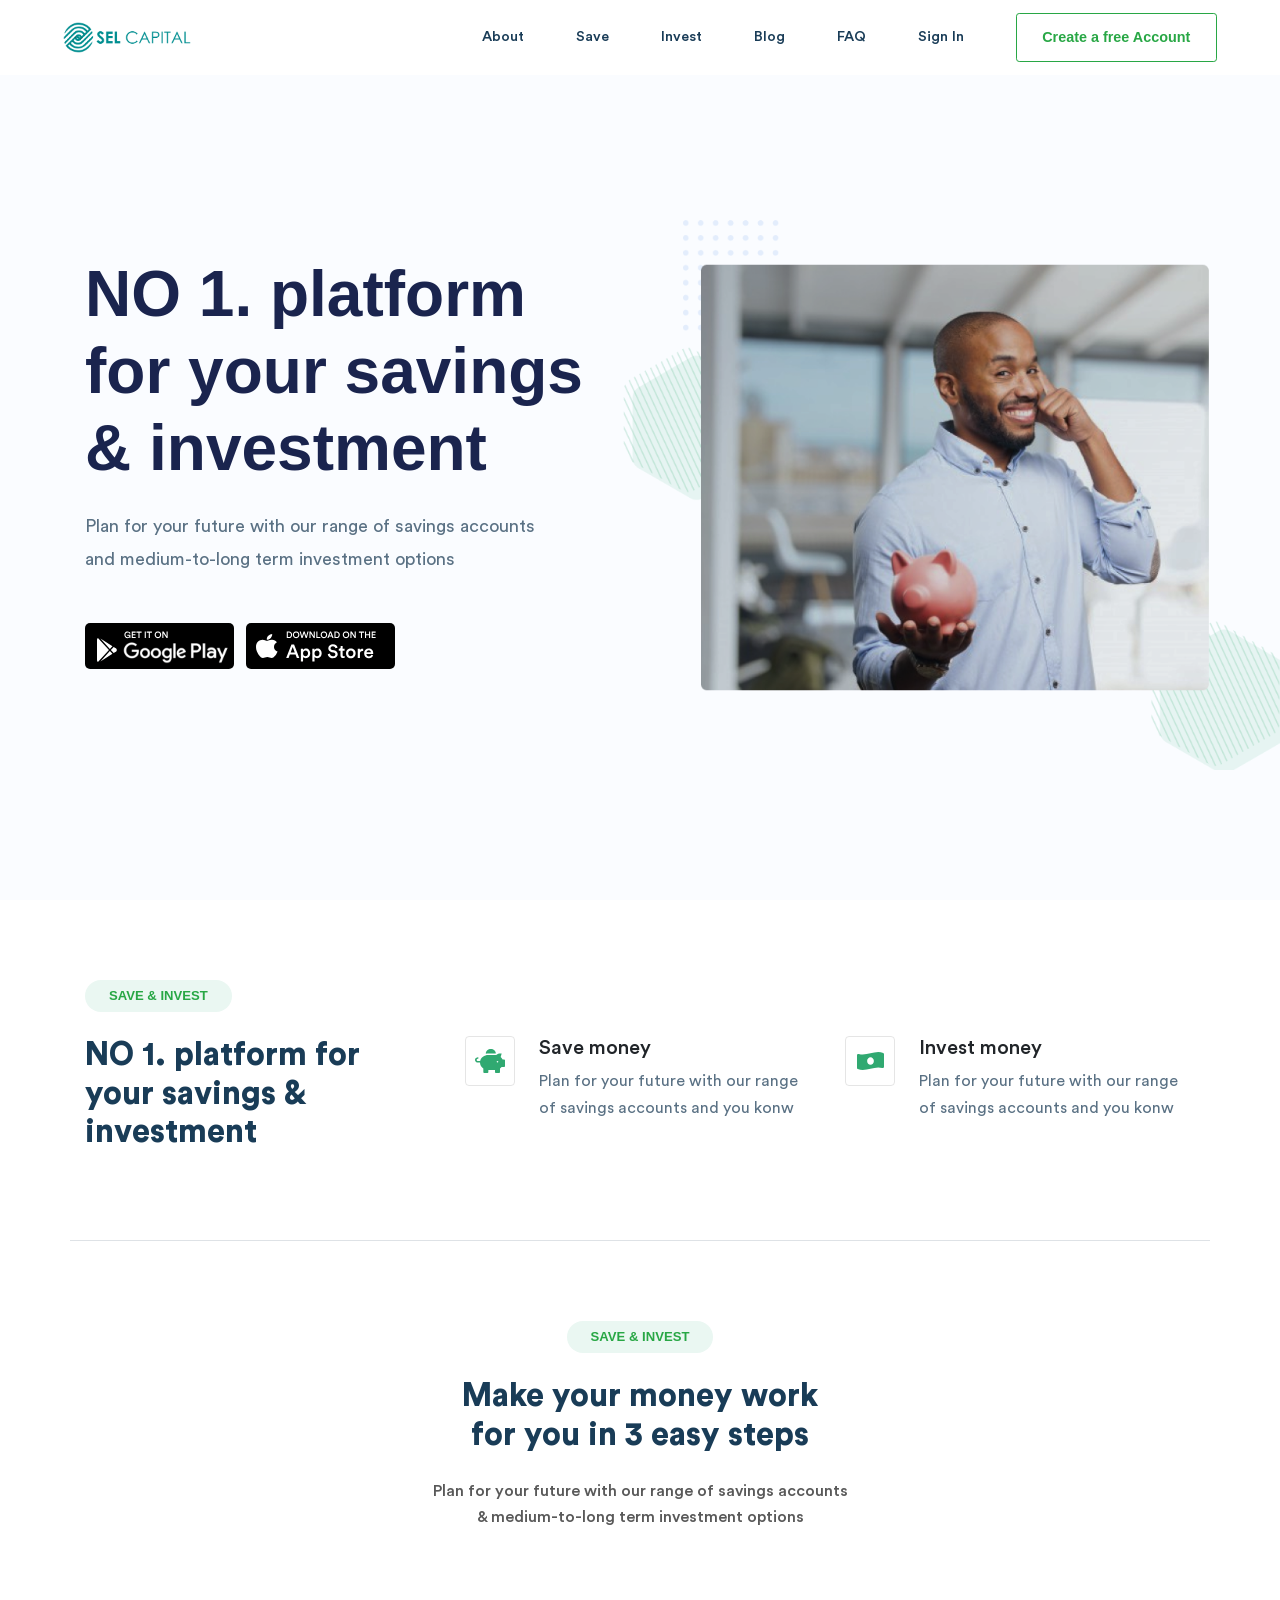
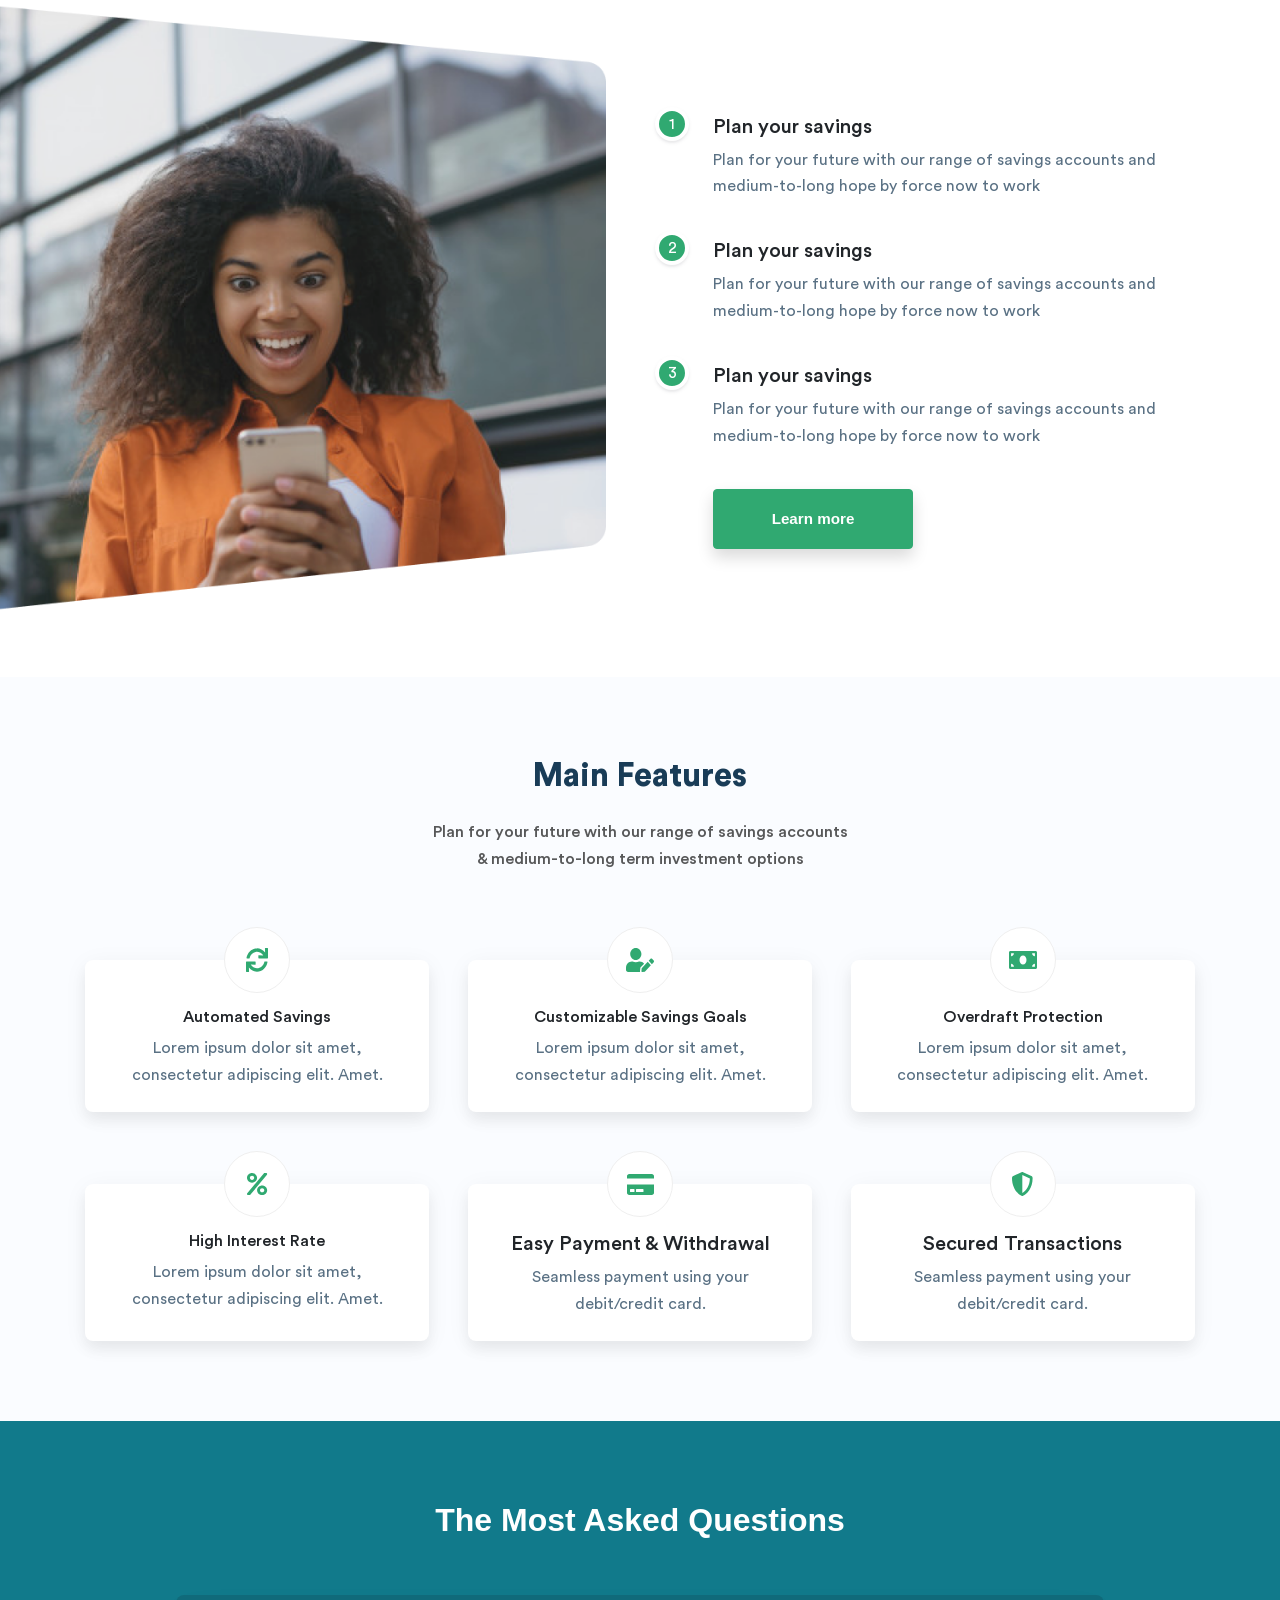
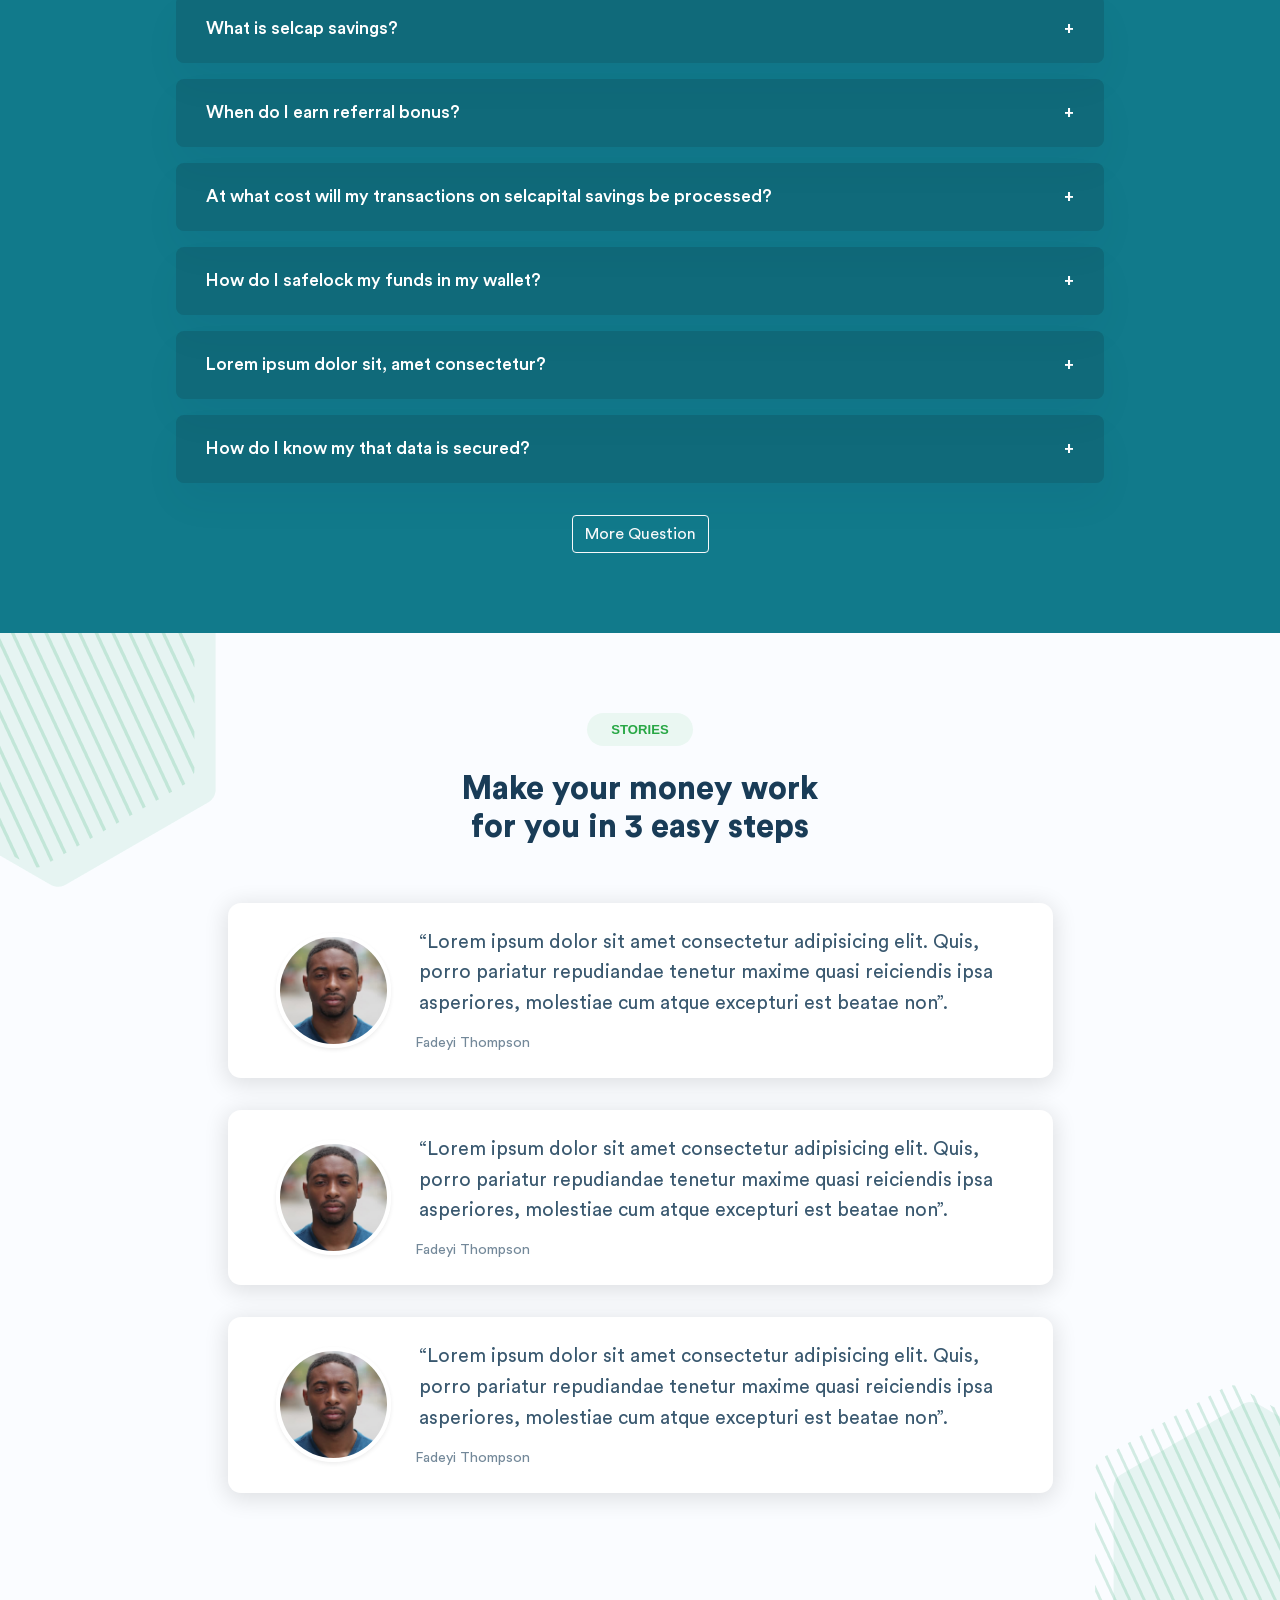
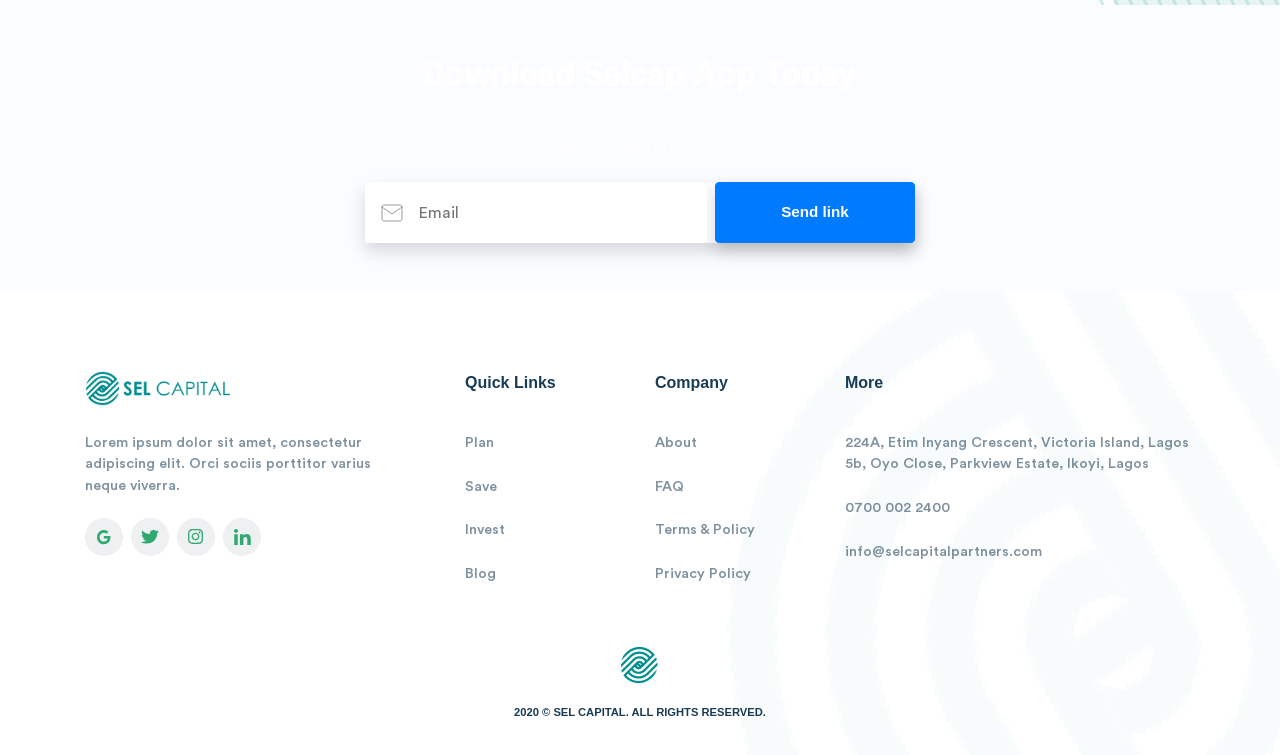
==== app/index.html @ c958531f "redesign testimonials" ====
<!DOCTYPE html>
<html lang="en">
  <head>
    <meta charset="UTF-8" />
    <meta name="viewport" content="width=device-width, initial-scale=1.0" />
    <meta http-equiv="X-UA-Compatible" content="ie=edge" />
    <title></title>

    <!-- build:css assets/styles/styles.css -->
    <link rel="stylesheet" href="temp/styles/styles.css" />
    <!-- endbuild -->

    <!-- build:js assets/scripts/Vendor.js -->
    <script src="temp/scripts/Vendor.js"></script>
    <!-- endbuild -->
  </head>

  <body>
    <header class="c-header d-flex align-items-center position-relative">
      <nav class="nav px-md-5">
        <div class="container-fluid">
          <div class="d-flex justify-content-between align-items-center">
            <a href="index.html">
              <img src="assets/images/logo.png" class="logo" alt="" />
            </a>
            <div class="menu">
              <!-- <a href="" class="nav__link ml-5">About Us</a> -->

              <a href="" class="nav__link nav__link--js ml-5">About</a>
              <a href="" class="nav__link nav__link--js ml-5">Save</a>
              <a href="" class="nav__link ml-5">Invest</a>
              <a href="" class="nav__link ml-5">Blog</a>
              <a href="" class="nav__link ml-5">FAQ</a>
              <a href="" class="nav__link ml-5">Sign In</a>
              <a
                href=""
                class="nav__link ml-5 btn btn-sm btn-custom btn-outline-success c-header__btn text-success"
                >Create a free Account</a
              >
            </div>
            <div class="nav__menu-icon">
              <div class="nav__menu-icon__line"></div>
            </div>
          </div>

          <div class="nav__menu">
            <a
              href="#how-it-works"
              class="mx-auto text-center nav__link nav__link--js nav__link--mobile nav__link--active"
            >
              How it works
            </a>
            <a
              href=""
              class="mx-auto text-center nav__link nav__link--js nav__link--mobile nav__link--active"
            >
            </a>
            <a
              href="https://flexednetwork.com/contacts.html"
              class="mx-auto text-center nav__link nav__link--mobile nav__link--active"
            >
              Contact Us
            </a>
          </div>
        </div>
      </nav>

      <div class="container">
        <div
          class="d-flex flex-column flex-md-row align-items-center justify-content-between c-header__inner"
        >
          <div class="c-header__text-container order-2 order-md-1">
            <h1 class="c-bold c-header__title pb-3">
              NO 1. platform <br class="d-none d-md-block" />for your savings
              <br class="d-none d-md-block" />& investment
            </h1>
            <span class="c-normal c-header__text lead">
              Plan for your future with our range of savings accounts <br />
              and medium-to-long term investment options
            </span>
            <div class="mt-5">
              <a href="" class="mr-1 mr-sm-2"
                ><img src="assets/images/svg/google.svg" alt="" />
              </a>
              <a href="" class=""
                ><img src="assets/images/svg/apple.svg" alt="" />
              </a>
            </div>
          </div>
          <div
            class="d-md-none c-header__img-container order-1 order-md-2 pl-md-3 pl-md-0"
          >
            <div class="position-relative text-right">
              <img
                src="assets/images/hero-2.jpg"
                class="position-relative rounded c-header__main-img"
                alt=""
              />
            </div>
          </div>
          <div
            class="c-header__img-container position-absolute d-none d-md-block c-header__resp order-1 order-md-2 pl-3 pl-md-0"
          >
            <div class="text-right">
              <img
                src="assets/images/hero.png"
                class="position-relative rounded c-header__main-img"
                alt=""
              />
            </div>
          </div>
        </div>
      </div>
    </header>

    <section class="bg-white">
      <div class="container section border-bottom">
        <div class="row">
          <div class="col-12">
            <div
              class="c-title text-success d-inline-block text-uppercase mb-4"
            >
              save &amp; invest
            </div>
          </div>
          <div class="col-md-4">
            <h2 class="c-title__bigger pb-5 pb-md-0">
              NO 1. platform for your savings & investment
            </h2>
          </div>
          <div class="col-md-4">
            <div class="d-flex align-items-start">
              <span
                class="c-box d-flex justify-content-center align-items-center rounded mr-4"
              >
                <img src="assets/images/svg/piggy-bank.svg" width="" alt="" />
              </span>

              <div class="pb-4 pb-md-0">
                <h5>Save money</h5>
                <p class="pr-sm-2">
                  Plan for your future with our range of savings accounts and
                  you konw
                </p>
              </div>
            </div>
          </div>
          <div class="col-md-4">
            <div class="d-flex align-items-start">
              <span
                class="c-box d-flex justify-content-center align-items-center rounded mr-4"
              >
                <img src="assets/images/svg/bill.svg" width="" alt="" />
              </span>

              <div class="pb-4 pb-md-0">
                <h5>Invest money</h5>
                <p class="pr-sm-2">
                  Plan for your future with our range of savings accounts and
                  you konw
                </p>
              </div>
            </div>
          </div>
        </div>
      </div>
    </section>

    <section class="position-relative bg-white pb-5">
      <div class="container section">
        <div class="row">
          <div class="col-12">
            <div class="text-center mx-auto">
              <div
                class="c-title text-success d-inline-block text-uppercase mb-4"
              >
                save &amp; invest
              </div>
              <h2 class="c-title__bigger pb-md-0 text-center">
                Make your money work <br class="d-none d-sm-block" />
                for you in 3 easy steps
              </h2>
              <p class="c-lead-inline pt-3">
                Plan for your future with our range of savings accounts
                <br class="d-none d-sm-block" />
                & medium-to-long term investment options
              </p>
            </div>
          </div>
        </div>
        <div class="steps">
          <div
            class="row steps__container justify-content-between align-items-center"
          >
            <div
              class="col-md-6 d-none d-md-block steps__left-img pl-md-0 mt-lg-2"
            >
              <img src="assets/images/smiling-phone.png" alt="" />
            </div>
            <div class="col-md-6">
              <img
                src="assets/images/smiling-phone.png"
                class="my-2 d-md-none"
                width="100%"
                alt=""
              />
            </div>
            <div class="col-md-6 mt-5">
              <div class="d-flex mb-3">
                <span
                  class="steps__number d-flex align-items-center justify-content-center c-normal mr-4"
                >
                  1</span
                >
                <div class="pt-2">
                  <h5>Plan your savings</h5>
                  <p>
                    Plan for your future with our range of savings accounts and
                    medium-to-long hope by force now to work
                  </p>
                </div>
              </div>
              <div class="d-flex mb-3">
                <span
                  class="steps__number d-flex align-items-center justify-content-center c-normal mr-4"
                >
                  2</span
                >
                <div class="pt-2">
                  <h5>Plan your savings</h5>
                  <p>
                    Plan for your future with our range of savings accounts and
                    medium-to-long hope by force now to work
                  </p>
                </div>
              </div>
              <div class="d-flex">
                <span
                  class="steps__number d-flex align-items-center justify-content-center c-normal mr-4"
                >
                  3</span
                >
                <div class="pt-2">
                  <h5>Plan your savings</h5>
                  <p>
                    Plan for your future with our range of savings accounts and
                    medium-to-long hope by force now to work
                  </p>
                </div>
              </div>
              <div class="d-flex">
                <span class="steps__number mr-4" style="visibility: hidden">
                </span>

                <div class="pt-4">
                  <button class="btn shadow btn-custom btn-success">
                    Learn more
                  </button>
                </div>
              </div>
            </div>
          </div>
        </div>
      </div>
    </section>

    <section>
      <div class="container section">
        <div class="row">
          <div class="col-12">
            <div class="text-center mx-auto">
              <h2 class="c-title__bigger pb-md-0 text-center">Main Features</h2>
              <p class="c-lead-inline pt-3">
                Plan for your future with our range of savings accounts
                <br class="d-none d-sm-block" />
                & medium-to-long term investment options
              </p>
            </div>
          </div>

          <div class="col-12">
            <div
              class="d-flex flex-wrap justify-content-between align-items-stretch"
            >
              <div
                class="feat bg-white text-center pl-4 pr-4 pb-2 position-relative"
              >
                <span class="feat__icon">
                  <img src="assets/images/svg/sync.svg" alt="" />
                </span>
                <h6>Automated Savings</h6>
                <p>
                  Lorem ipsum dolor sit amet, consectetur adipiscing elit. Amet.
                </p>
              </div>
              <div
                class="feat bg-white text-center pl-4 pr-4 pb-2 position-relative"
              >
                <span class="feat__icon">
                  <img src="assets/images/svg/custom.svg" alt="" />
                </span>
                <h6>Customizable Savings Goals</h6>
                <p>
                  Lorem ipsum dolor sit amet, consectetur adipiscing elit. Amet.
                </p>
              </div>
              <div
                class="feat bg-white text-center pl-4 pr-4 pb-2 position-relative"
              >
                <span class="feat__icon">
                  <img src="assets/images/svg/bills.svg" alt="" />
                </span>
                <h6>Overdraft Protection</h6>
                <p>
                  Lorem ipsum dolor sit amet, consectetur adipiscing elit. Amet.
                </p>
              </div>
              <div
                class="feat bg-white text-center pl-4 pr-4 pb-2 position-relative"
              >
                <span class="feat__icon">
                  <img src="assets/images/svg/percentage.svg" alt="" />
                </span>
                <h6>High Interest Rate</h6>
                <p>
                  Lorem ipsum dolor sit amet, consectetur adipiscing elit. Amet.
                </p>
              </div>
              <div
                class="feat bg-white text-center pl-4 pr-4 pb-2 position-relative"
              >
                <span class="feat__icon">
                  <img src="assets/images/svg/card.svg" alt="" />
                </span>

                <h5>Easy Payment &amp; Withdrawal</h5>
                <p>Seamless payment using your debit/credit card.</p>
              </div>
              <div
                class="feat bg-white text-center pl-4 pr-4 pb-2 position-relative"
              >
                <span class="feat__icon">
                  <img src="assets/images/svg/shield.svg" alt="" />
                </span>
                <h5>Secured Transactions</h5>
                <p>Seamless payment using your debit/credit card.</p>
              </div>
            </div>
          </div>
        </div>
        <!-- <div class="row">
          <div class="col-12">
            <div
              class="d-flex partner__container flex-wrap align-items-center justify-content-around"
            >
              <div class="partner position-relative mx-2 my-3">
                <img
                  src="assets/images/slack.png"
                  class="partner__img"
                  alt=""
                  style="opacity: 0.3"
                />
              </div>
              <div class="partner position-relative mx-2 my-3">
                <img
                  src="assets/images/google.png"
                  class="partner__img"
                  alt=""
                />
              </div>
              <div class="partner position-relative mx-2 my-3">
                <img
                  src="assets/images/creditclan.png"
                  class="partner__img"
                  alt=""
                />
              </div>
              <div class="partner position-relative mx-2 my-3">
                <img
                  src="assets/images/paystack.png"
                  class="partner__img"
                  alt=""
                />
              </div>
              <div class="partner position-relative mx-2 my-3">
                <img
                  src="assets/images/github12.png"
                  class="partner__img"
                  alt=""
                />
              </div>
            </div>
          </div>
        </div> -->
      </div>
    </section>

    <section class="faq__section" id="faq">
      <div class="container section">
        <div class="row">
          <div class="col-md-12 mb-5">
            <div class="text-center">
              <h2 class="text-center c-bold text-white">
                The Most Asked Questions
              </h2>
            </div>
          </div>
          <div class="col-11 mx-auto">
            <div class="faq__container">
              <div class="row">
                <div class="col-11 mx-auto">
                  <div class="faq__item" style="height: 68px">
                    <div class="faq__header">
                      <span
                        class="d-flex justify-content-start c-normal text-white"
                      >
                        What is selcap savings?
                      </span>
                      <span class="minus text-white"> − </span>
                      <span class="plus text-white"> + </span>
                    </div>
                    <div class="faq__content">
                      <p class="c-normal">
                        Lorem ipsum dolor, sit amet consectetur adipisicing
                        elit. Alias et, cumque harum illum, veritatis odio
                        aliquam voluptates iste atque, illo rerum? Aliquid vitae
                        nihil incidunt odit a beatae, totam minima.
                      </p>
                    </div>
                  </div>
                  <div class="faq__item" style="height: 68px">
                    <div class="faq__header">
                      <span
                        class="d-flex justify-content-start c-normal text-white"
                      >
                        When do I earn referral bonus?
                      </span>
                      <span class="minus text-white"> − </span>
                      <span class="plus text-white"> + </span>
                    </div>
                    <div class="faq__content">
                      <p class="c-normal">
                        Lorem ipsum dolor, sit amet consectetur adipisicing
                        elit. Alias et, cumque harum illum, veritatis odio
                        aliquam voluptates iste atque, illo rerum? Aliquid vitae
                        nihil incidunt odit a beatae, totam minima.
                      </p>
                    </div>
                  </div>
                  <div class="faq__item" style="height: 68px">
                    <div class="faq__header">
                      <span
                        class="d-flex justify-content-start c-normal text-white"
                      >
                        At what cost will my transactions on selcapital savings
                        be processed?
                      </span>
                      <span class="minus text-white"> − </span>
                      <span class="plus text-white"> + </span>
                    </div>
                    <div class="faq__content">
                      <p class="c-normal">
                        Lorem ipsum, dolor sit amet consectetur adipisicing
                        elit. Deleniti fugit rem sit. Voluptatum placeat magni
                        fuga saepe possimus quod exercitationem provident
                        voluptate aspernatur perferendis. Quae, distinctio
                        rerum. Ut, veritatis ipsam!
                      </p>
                    </div>
                  </div>
                  <div class="faq__item" style="height: 68px">
                    <div class="faq__header">
                      <span
                        class="d-flex justify-content-start c-normal text-white"
                      >
                        How do I safelock my funds in my wallet?
                      </span>
                      <span class="minus text-white"> − </span>
                      <span class="plus text-white"> + </span>
                    </div>
                    <div class="faq__content">
                      <p class="c-normal">
                        Lorem, ipsum dolor sit amet consectetur adipisicing
                        elit. Sint odio dolore ea quibusdam inventore quae
                        reiciendis quia voluptatum dolorum. Quasi non omnis
                        voluptatum tempore magnam aliquam explicabo commodi iste
                        perspiciatis!
                      </p>
                    </div>
                  </div>
                  <div class="faq__item" style="height: 68px">
                    <div class="faq__header">
                      <span
                        class="d-flex justify-content-start c-normal text-white"
                      >
                        Lorem ipsum dolor sit, amet consectetur?
                      </span>
                      <span class="minus text-white"> − </span>
                      <span class="plus text-white"> + </span>
                    </div>
                    <div class="faq__content">
                      <p class="c-normal">
                        Lorem ipsum dolor sit, amet consectetur adipisicing
                        elit. Porro sapiente eaque est dolorem corporis iste
                        laudantium, suscipit facere impedit non provident. Omnis
                        hic vel provident doloribus aspernatur, quo illo sunt.
                      </p>
                    </div>
                  </div>
                  <div class="faq__item" style="height: 68px">
                    <div class="faq__header">
                      <span
                        class="d-flex justify-content-start c-normal text-white"
                      >
                        How do I know my that data is secured?
                      </span>
                      <span class="minus text-white"> − </span>
                      <span class="plus text-white"> + </span>
                    </div>
                    <div class="faq__content">
                      <p class="c-normal">
                        Lorem ipsum dolor sit amet consectetur, adipisicing
                        elit. Reiciendis ea modi nihil delectus labore corrupti
                        accusantium, ad commodi obcaecati, accusamus quasi
                        possimus id minima nisi, facilis nesciunt ab
                        consequuntur? Maxime!Rerum quasi delectus quidem! Modi
                        nulla perspiciatis architecto neque nostrum expedita
                        totam aliquam earum explicabo beatae labore numquam,
                        dolores doloribus ab deserunt accusamus molestiae
                        sapiente illum mollitia suscipit. Architecto, labore.
                      </p>
                    </div>
                  </div>
                  <div
                    class="d-flex pt-3 justify-content-center align-items-center"
                  >
                    <a href="" class="btn-md btn btn-outline-light">
                      More Question
                    </a>
                  </div>
                </div>
              </div>
              <!-- <div class="faq-img">
                <img src="images/faq.svg" alt="" />
              </div> -->
            </div>
          </div>
        </div>
      </div>
    </section>

    <section class="testimonial__section position-relative">
      <img
        src="assets/images/shape.png"
        class="position-absolute testimonial__bg"
        alt=""
      />
      <img
        src="assets/images/Shape-2.png"
        class="position-absolute testimonial__bg-two"
        alt=""
      />
      <div class="container section">
        <div class="row">
          <div class="col-12">
            <div class="text-center mx-auto">
              <div
                class="c-title text-success d-inline-block text-uppercase mb-4"
              >
                STORIES
              </div>
              <h2 class="c-title__bigger pb-5 text-center">
                Make your money work <br class="d-none d-sm-block" />
                for you in 3 easy steps
              </h2>
            </div>
          </div>
        </div>
        <div class="row">
          <div class="col-md-9 mx-auto">
            <div
              class="testimonial__box py-4 px-5 bg-white d-flex flex-column flex-md-row align-items-center"
            >
              <div class="testimonial__avatar shadow-sm mr-4">
                <img src="assets/images/avatar.jpg" alt="" />
              </div>
              <div
                class="testimonial__content text-center text-md-left mt-3 mt-md-0"
              >
                <p class="testimonial__text c-normal px-1">
                  &OpenCurlyDoubleQuote;Lorem ipsum dolor sit amet consectetur
                  adipisicing elit. Quis, porro pariatur repudiandae tenetur
                  maxime quasi reiciendis ipsa asperiores, molestiae cum atque
                  excepturi est beatae non&CloseCurlyDoubleQuote;.
                </p>

                <small class="testimonial__label"> Fadeyi Thompson </small>
              </div>
            </div>
            <div
              class="testimonial__box py-4 px-5 bg-white d-flex flex-column flex-md-row align-items-center"
            >
              <div class="testimonial__avatar shadow-sm mr-4">
                <img src="assets/images/avatar.jpg" alt="" />
              </div>
              <div class="testimonial__content">
                <p class="testimonial__text c-normal px-1">
                  &OpenCurlyDoubleQuote;Lorem ipsum dolor sit amet consectetur
                  adipisicing elit. Quis, porro pariatur repudiandae tenetur
                  maxime quasi reiciendis ipsa asperiores, molestiae cum atque
                  excepturi est beatae non&CloseCurlyDoubleQuote;.
                </p>

                <small class="testimonial__label"> Fadeyi Thompson </small>
              </div>
            </div>
            <div
              class="testimonial__box py-4 px-5 bg-white d-flex flex-column flex-md-row align-items-center"
            >
              <div class="testimonial__avatar shadow-sm mr-4">
                <img src="assets/images/avatar.jpg" alt="" />
              </div>
              <div class="testimonial__content">
                <p class="testimonial__text c-normal px-1">
                  &OpenCurlyDoubleQuote;Lorem ipsum dolor sit amet consectetur
                  adipisicing elit. Quis, porro pariatur repudiandae tenetur
                  maxime quasi reiciendis ipsa asperiores, molestiae cum atque
                  excepturi est beatae non&CloseCurlyDoubleQuote;.
                </p>

                <small class="testimonial__label"> Fadeyi Thompson </small>
              </div>
            </div>
          </div>
        </div>
      </div>
    </section>

    <section class="strip__section">
      <div class="container-fluid py-5">
        <div class="row">
          <div class="col-sm-12 mx-auto">
            <div class="strip text-center">
              <h1 class="c-bolder text-white strip__title">
                Download Selcap App Today
              </h1>
              <p class="text-white">
                Lorem ipsum dolor sit amet consectetur adipis
                <br class="d-none d-sm-inline-block" />
                selcapital & get referral bonus
              </p>
              <div
                class="text-center shadow mx-auto d-inline-flex flex-column flex-md-row mt-2"
              >
                <div class="c-input__container px-2">
                  <img src="assets/images/svg/mail.svg" class="mx-2" alt="" />
                  <input type="text" class="c-input" placeholder="Email" />
                </div>
                <button
                  class="btn btn-primary btn-custom text-white ml-md-2 shadow mt-3 mt-md-0"
                >
                  Send link
                </button>
              </div>
            </div>
          </div>
        </div>
      </div>
    </section>

    <footer class="footer bg-white">
      <div class="container">
        <div class="row footer__box justify-content-between">
          <div
            class="col-md-4 col-sm-6 col-12 mb-3 mb-md-0 text-center text-sm-left"
          >
            <ul class="footer__list-wrapper pr-5">
              <li class="footer__list__header">
                <img src="assets/images/logo.png" class="logo" />
              </li>
              <li>
                Lorem ipsum dolor sit amet, consectetur adipiscing elit. Orci
                sociis porttitor varius neque viverra.
              </li>
              <li
                class="d-flex align-items-center justify-content-center justify-content-sm-start"
              >
                <a
                  href=""
                  class="footer__social-link d-flex justify-content-center align-items-center mr-2"
                >
                  <img src="assets/images/svg/Vector.svg" alt="" />
                </a>
                <a
                  href=""
                  class="footer__social-link d-flex justify-content-center align-items-center mr-2"
                >
                  <img src="assets/images/svg/Vector-1.svg" alt="" />
                </a>
                <a
                  href=""
                  class="footer__social-link d-flex justify-content-center align-items-center mr-2"
                >
                  <img src="assets/images/svg/Vector-2.svg" alt="" />
                </a>
                <a
                  href=""
                  class="footer__social-link d-flex justify-content-center align-items-center"
                >
                  <img src="assets/images/svg/Vector-3.svg" alt="" />
                </a>
              </li>
            </ul>
          </div>
          <div
            class="col-md col-sm-6 col-12 mb-3 mb-md-0 text-center text-sm-left"
          >
            <ul class="footer__list-wrapper">
              <li class="footer__list__header">Quick Links</li>
              <li><a href="">Plan</a></li>
              <li><a href="">Save</a></li>
              <li><a href="">Invest</a></li>
              <li><a href="">Blog</a></li>
            </ul>
          </div>
          <div
            class="col-md col-sm-6 col-12 mb-3 mb-md-0 text-center text-sm-left"
          >
            <ul class="footer__list-wrapper">
              <li class="footer__list__header">Company</li>
              <li><a href="">About</a></li>
              <li><a href="">FAQ</a></li>
              <li><a href="">Terms &amp Policy</a></li>
              <li><a href="">Privacy Policy</a></li>
            </ul>
          </div>
          <div
            class="col-md-4 col-sm-6 col-12 mb-3 mb-md-0 text-center text-sm-left"
          >
            <ul class="footer__list-wrapper">
              <li class="footer__list__header">More</li>
              <li>
                224A, Etim Inyang Crescent, Victoria Island, Lagos 5b, Oyo
                Close, Parkview Estate, Ikoyi, Lagos
              </li>
              <li>0700 002 2400</li>
              <li>info@selcapitalpartners.com</li>
            </ul>
          </div>
        </div>
        <div class="row">
          <div class="col-12">
            <div class="text-center">
              <img
                src="assets/images/logo-sm.png"
                class="d-block mx-auto mt-4 mb-3"
                alt=""
              />
              <small class="footer__copy text-uppercase">
                2020 &COPY; SEL CAPITAL. ALL RIGHTS RESERVED.
              </small>
            </div>
          </div>
        </div>
      </div>
    </footer>

    <script
      src="https://code.jquery.com/jquery-3.5.1.min.js"
      integrity="sha256-9/aliU8dGd2tb6OSsuzixeV4y/faTqgFtohetphbbj0="
      crossorigin="anonymous"
    ></script>

    <!-- build:js assets/scripts/App.js -->
    <script src="temp/scripts/App.js"></script>
    <!-- endbuild -->
  </body>
</html>
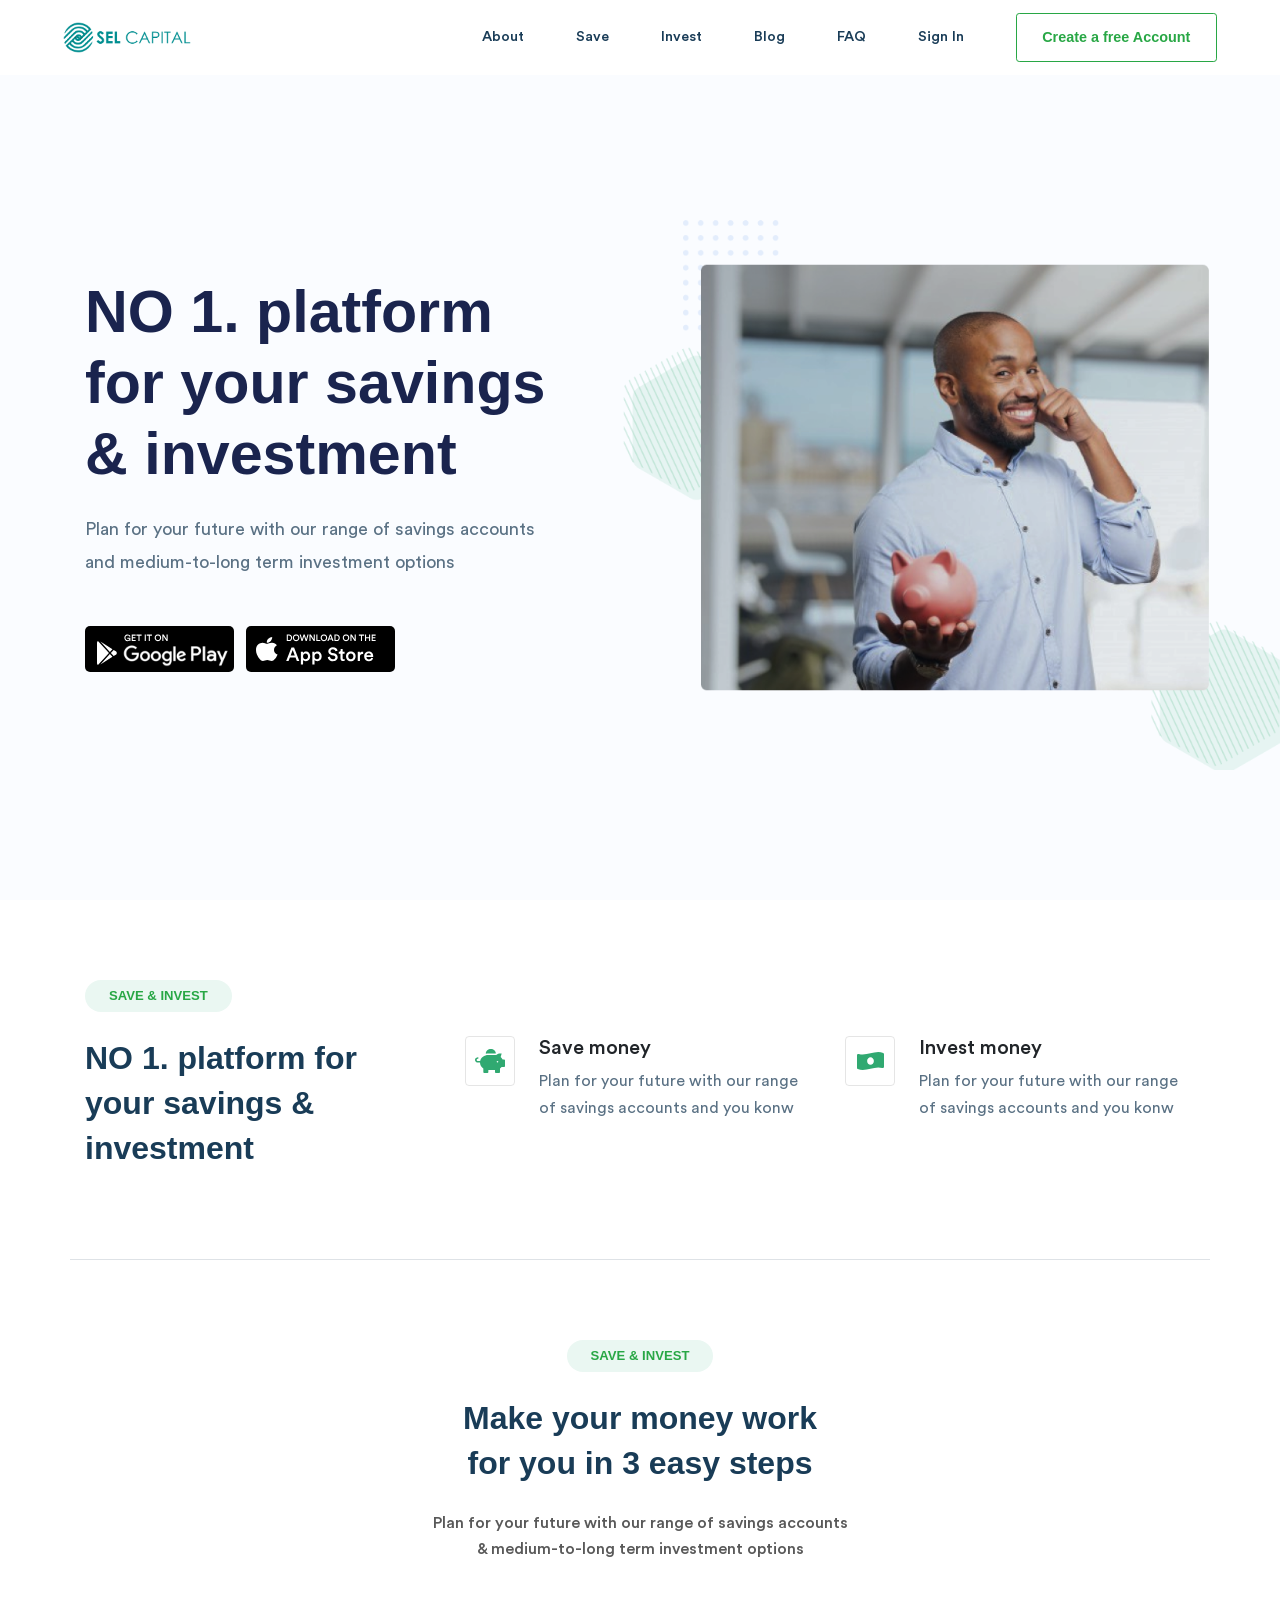
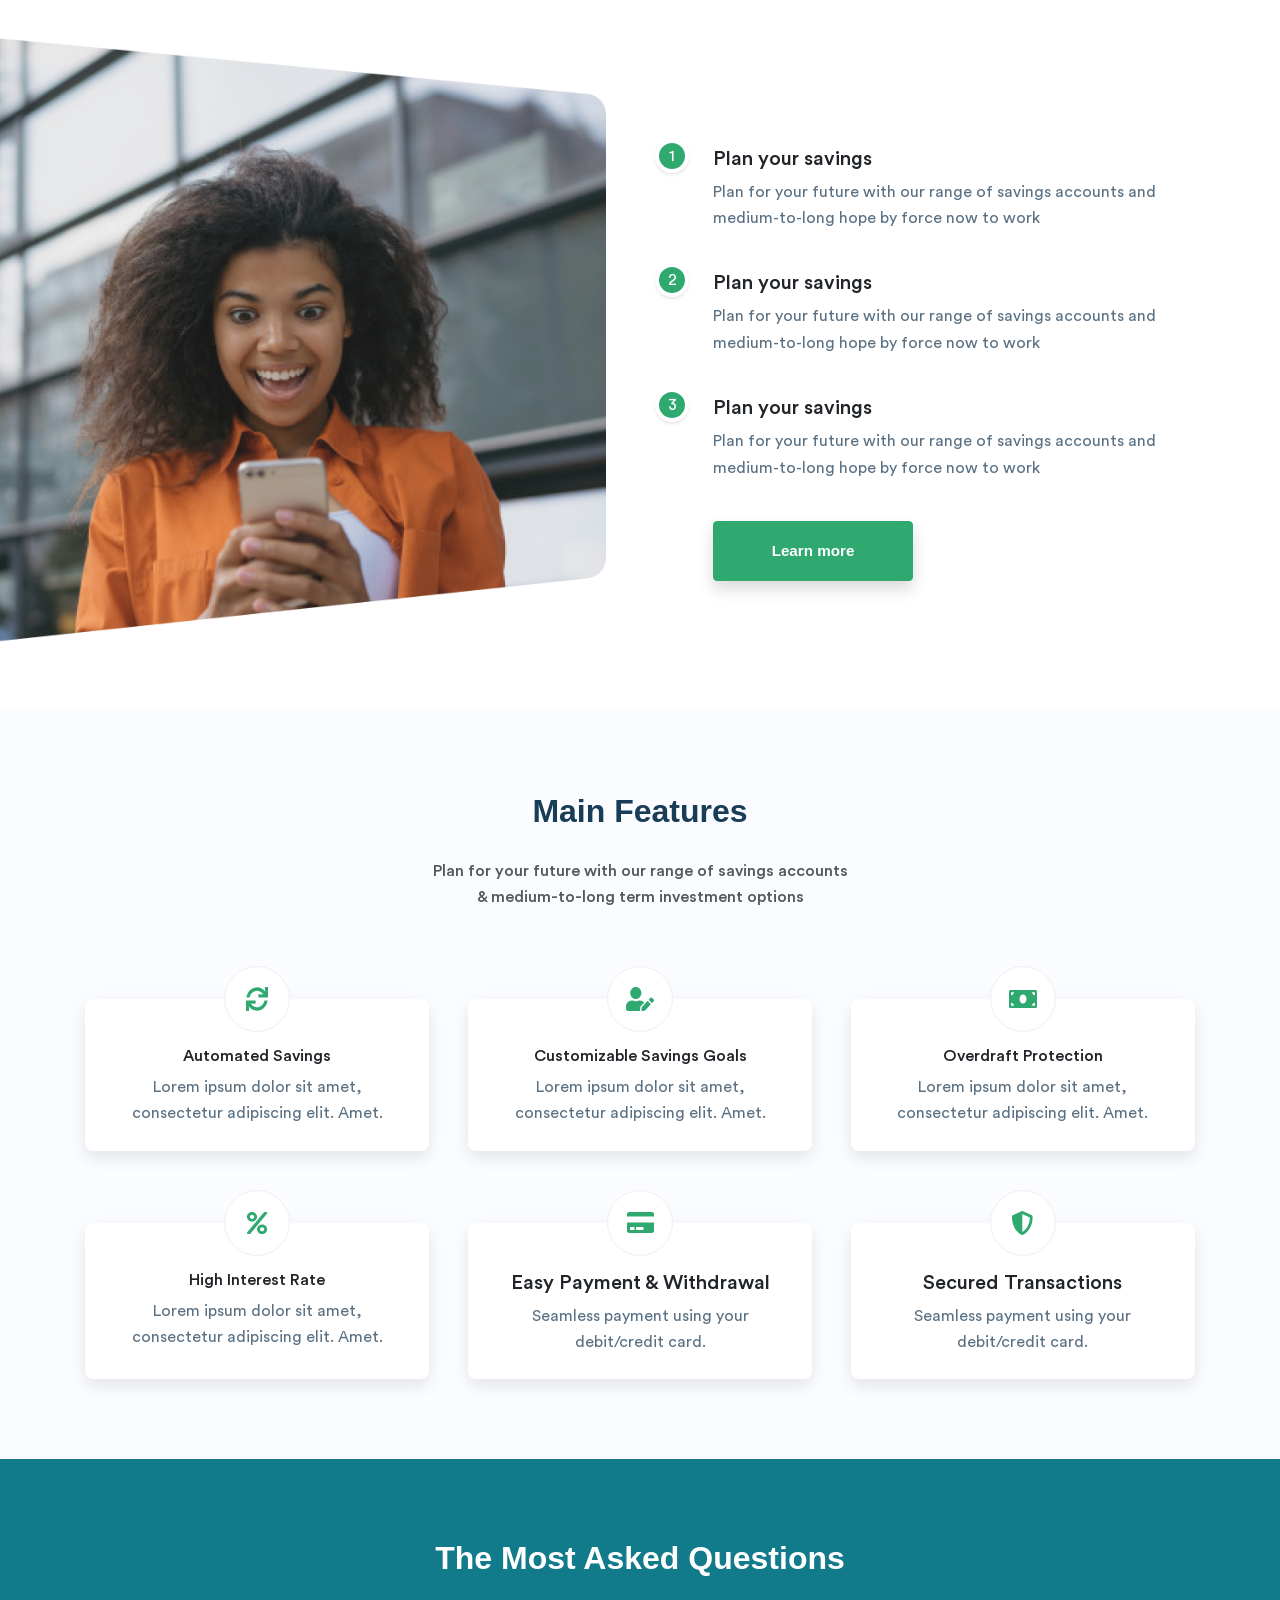
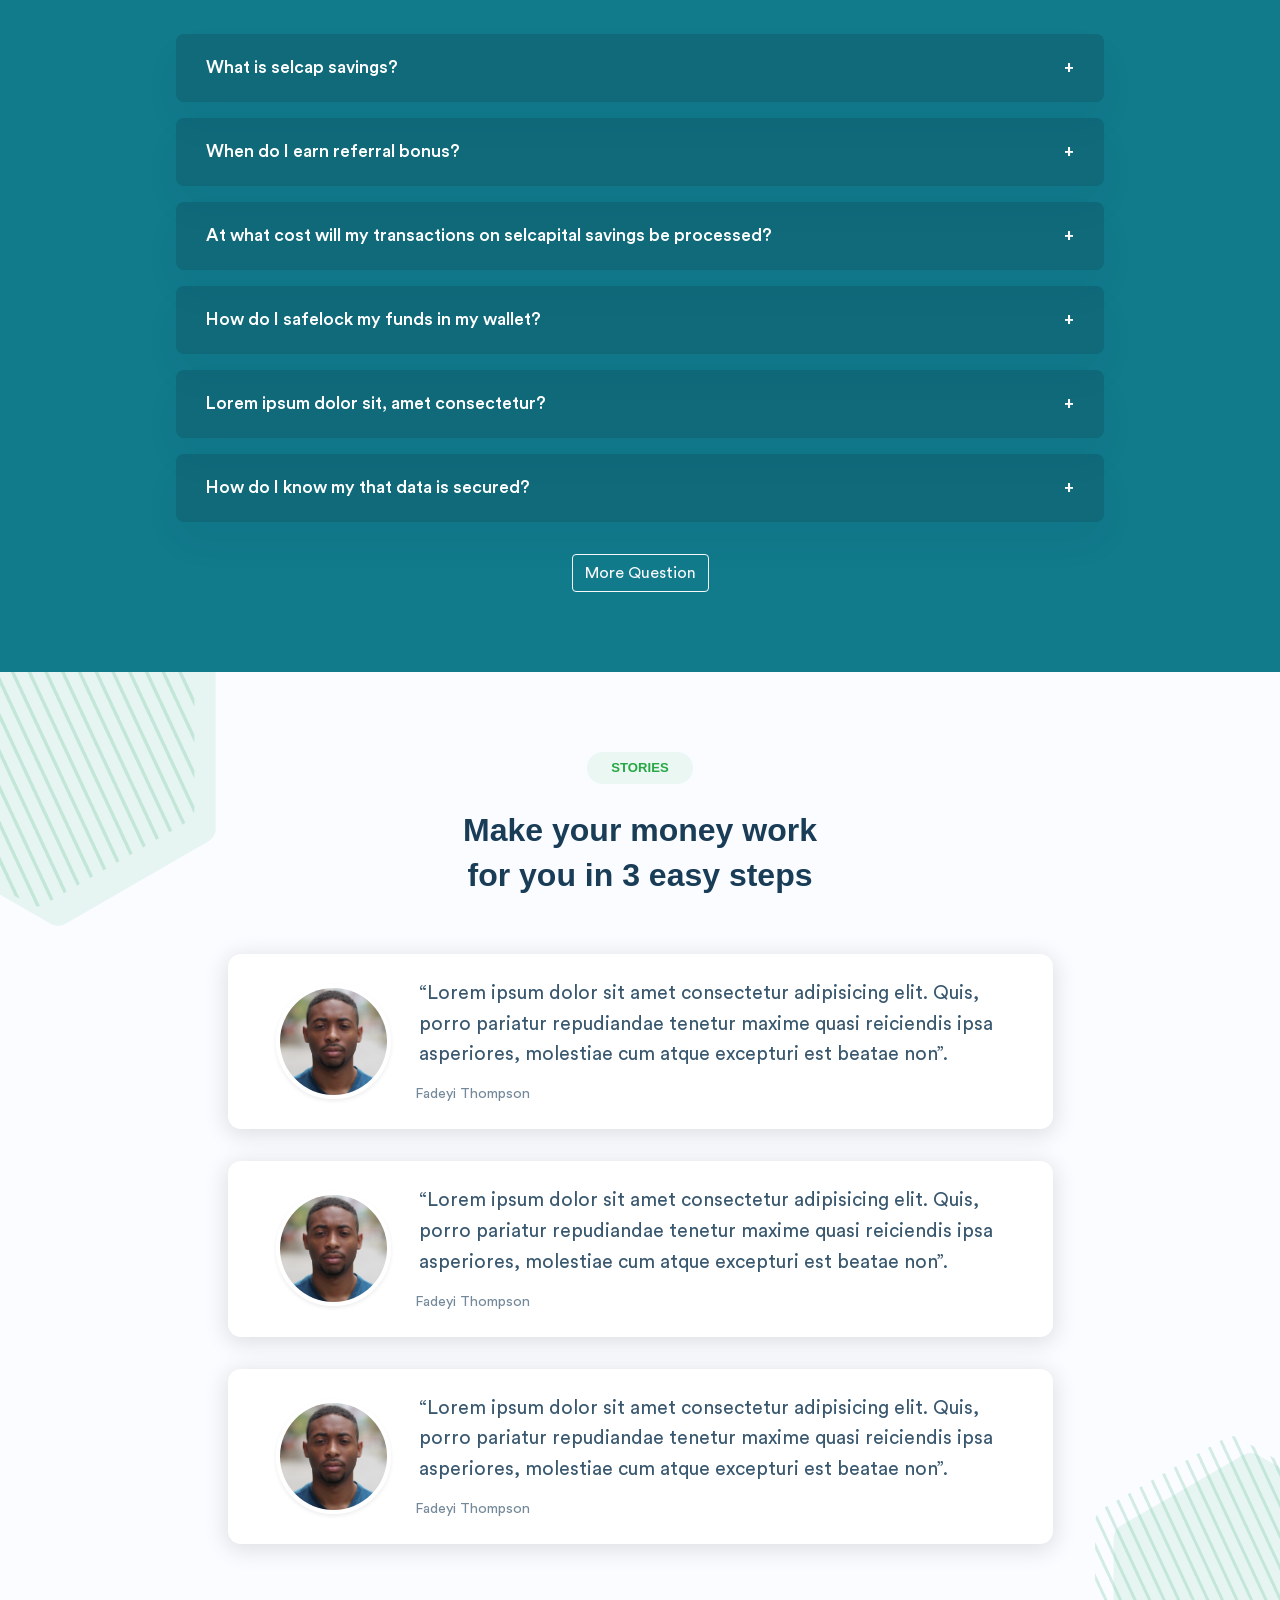
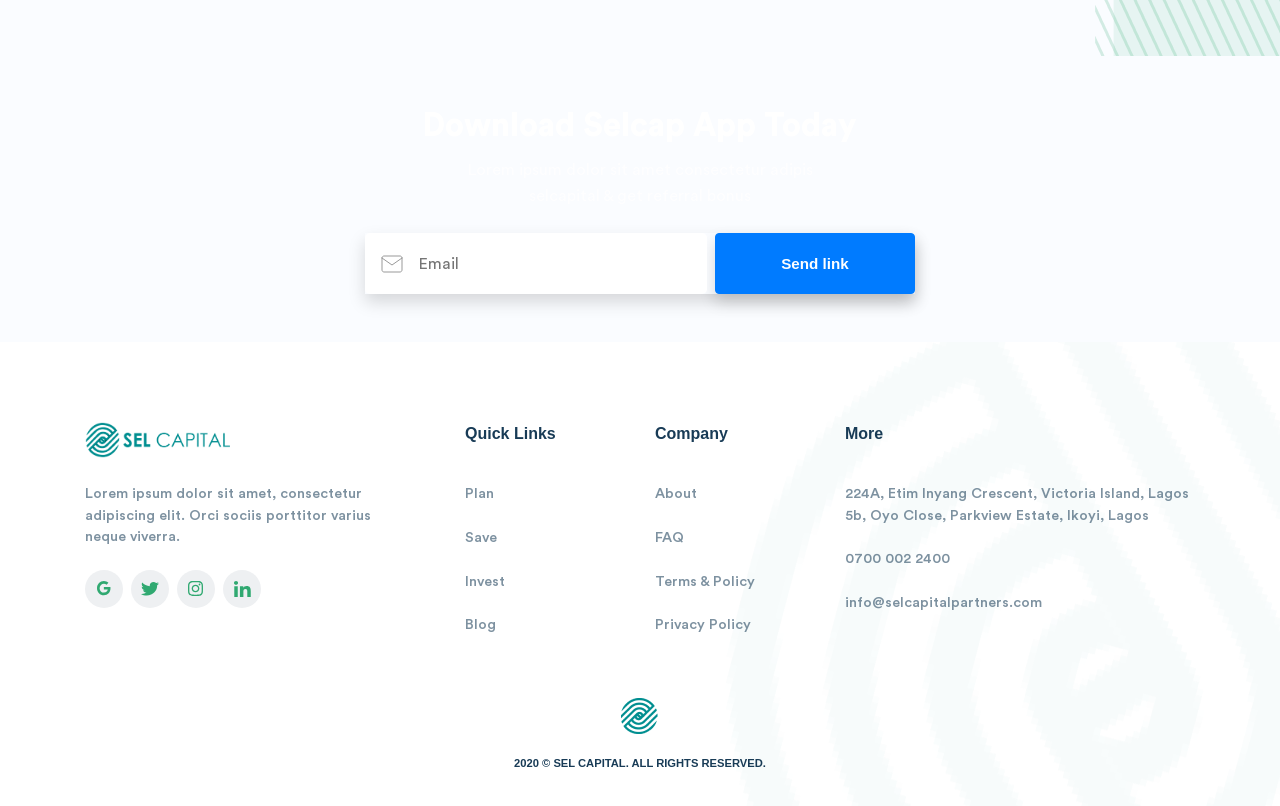
==== commit fda89a03: "added about us page" ====
--- a/app/index.html
+++ b/app/index.html
@@ -26,7 +26,9 @@
             <div class="menu">
               <!-- <a href="" class="nav__link ml-5">About Us</a> -->
 
-              <a href="" class="nav__link nav__link--js ml-5">About</a>
+              <a href="about.html" class="nav__link nav__link--js ml-5"
+                >About
+              </a>
               <a href="" class="nav__link nav__link--js ml-5">Save</a>
               <a href="" class="nav__link ml-5">Invest</a>
               <a href="" class="nav__link ml-5">Blog</a>
@@ -44,7 +46,7 @@
           </div>
 
           <div class="nav__menu">
-            <a
+            <!-- <a
               href="#how-it-works"
               class="mx-auto text-center nav__link nav__link--js nav__link--mobile nav__link--active"
             >
@@ -60,7 +62,7 @@
               class="mx-auto text-center nav__link nav__link--mobile nav__link--active"
             >
               Contact Us
-            </a>
+            </a> -->
           </div>
         </div>
       </nav>
@@ -69,7 +71,7 @@
         <div
           class="d-flex flex-column flex-md-row align-items-center justify-content-between c-header__inner"
         >
-          <div class="c-header__text-container order-2 order-md-1">
+          <div class="c-header__text-container order-2 order-md-1 pt-md-5">
             <h1 class="c-bold c-header__title pb-3">
               NO 1. platform <br class="d-none d-md-block" />for your savings
               <br class="d-none d-md-block" />& investment
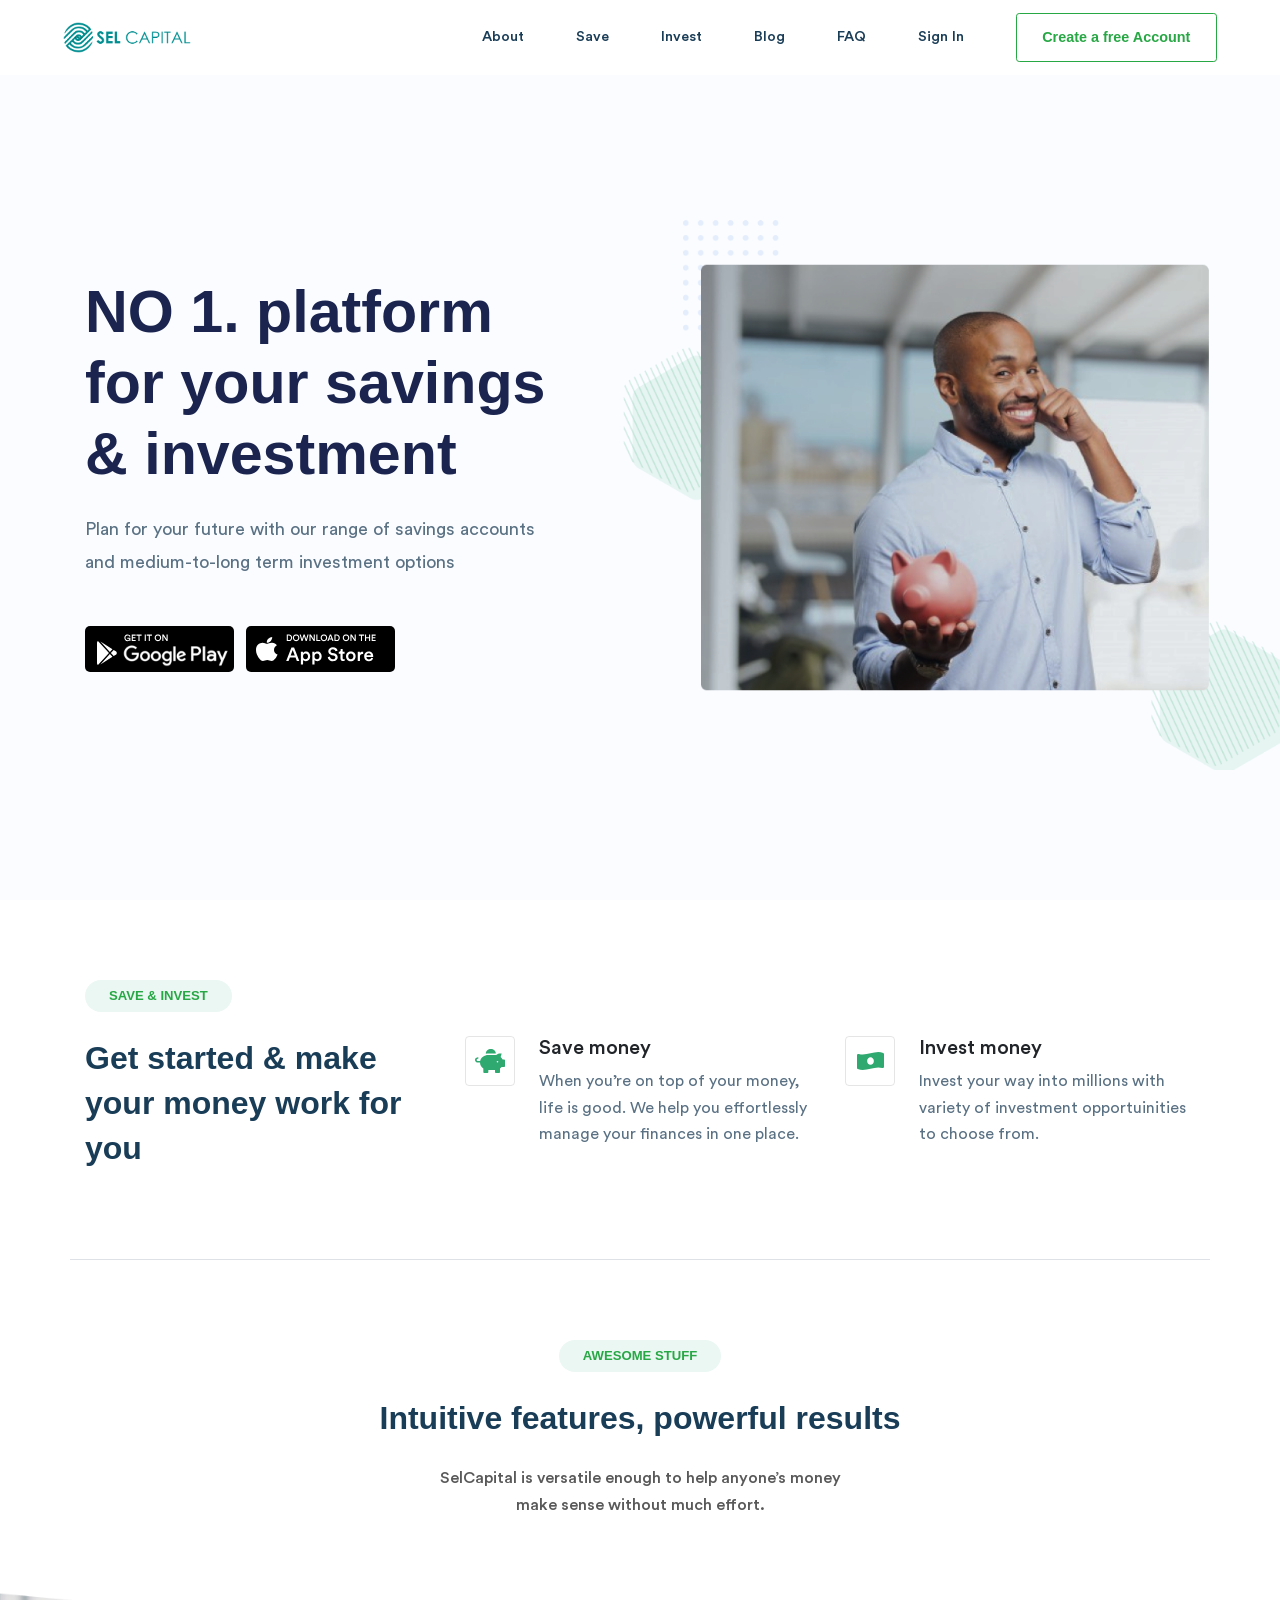
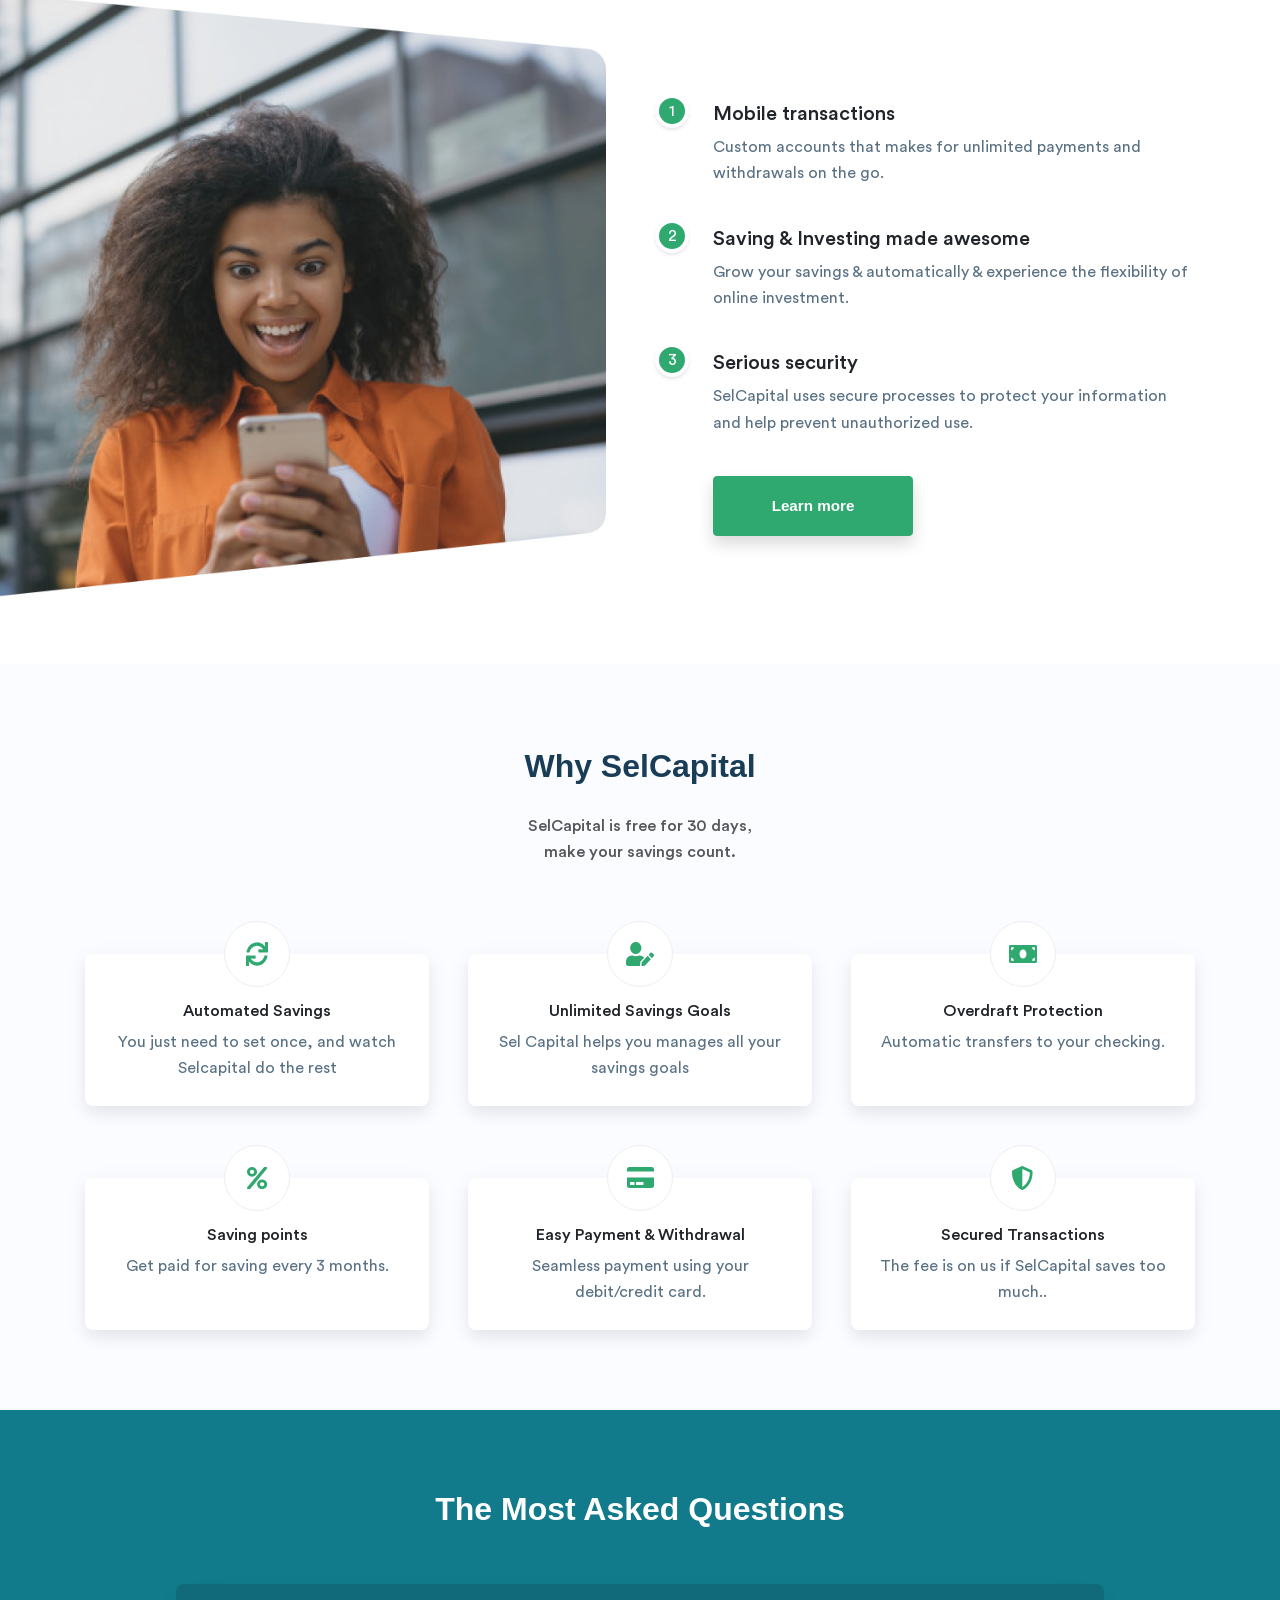
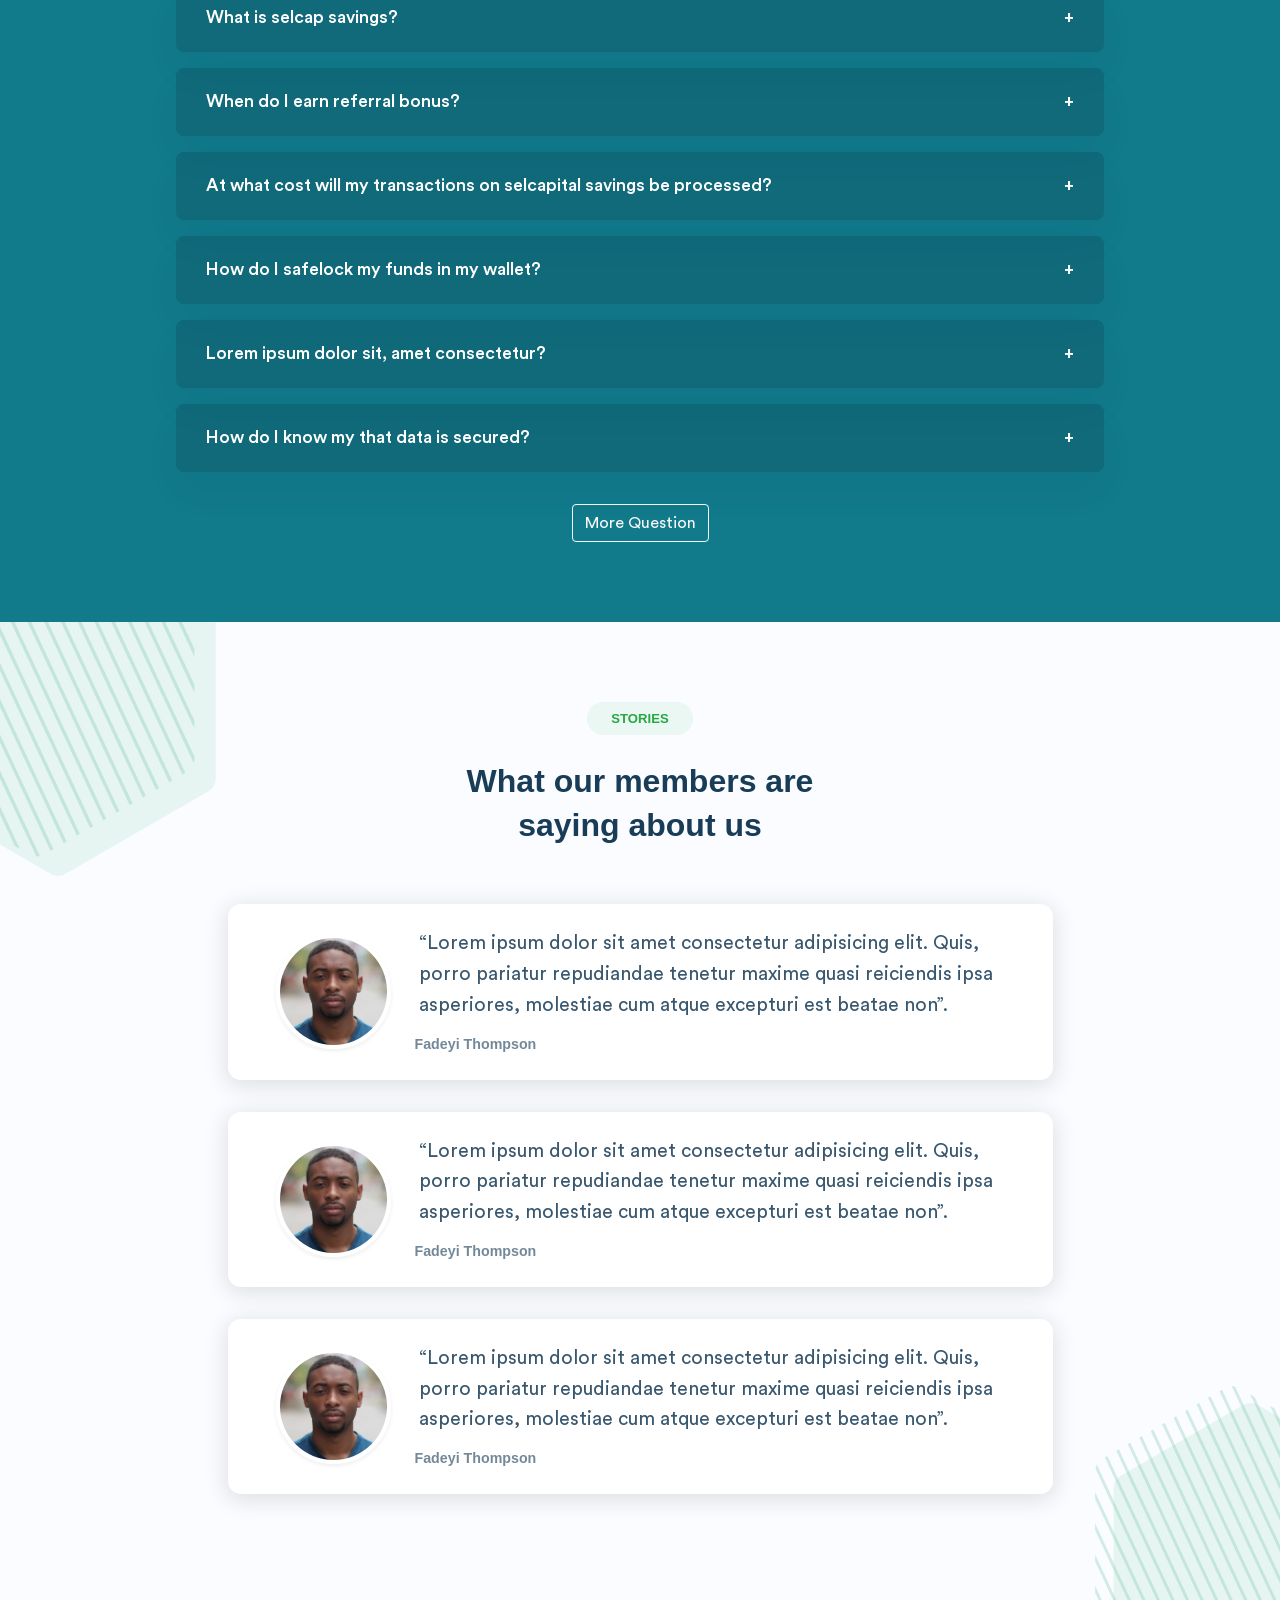
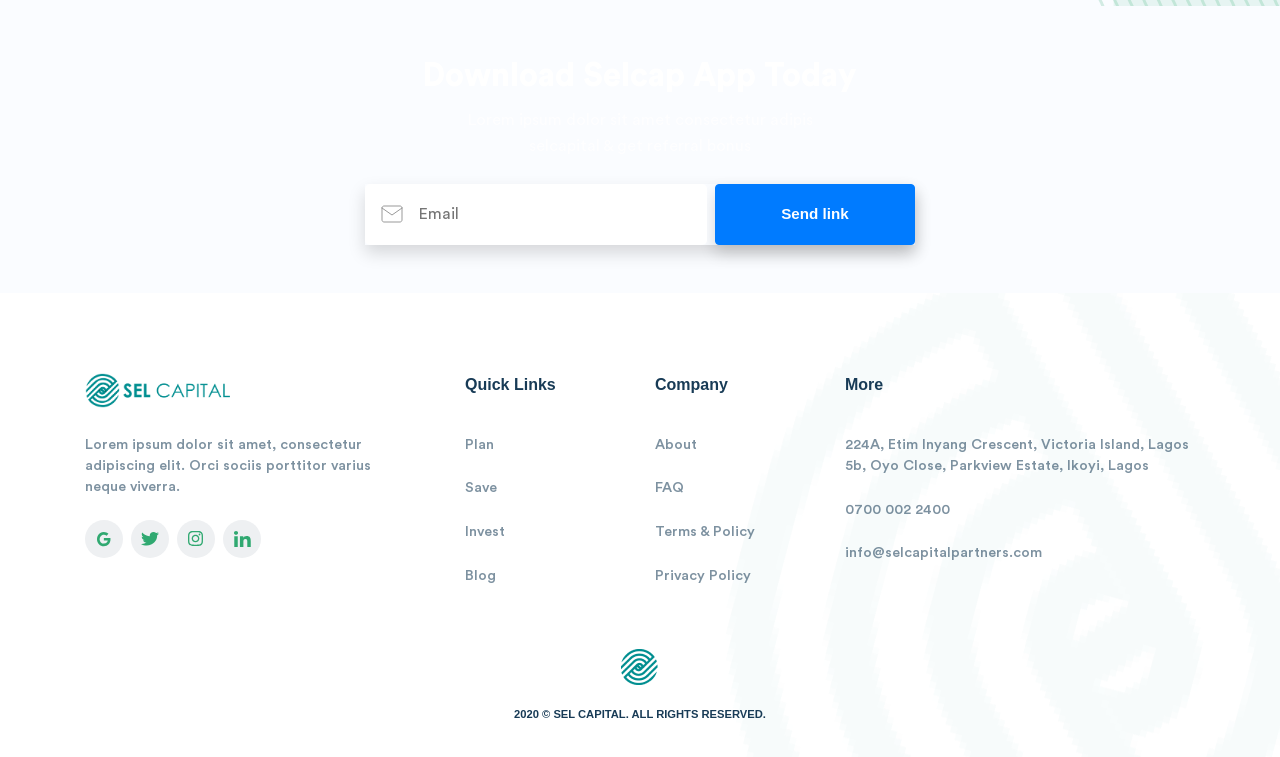
==== commit 4bb9fb9c: "ADDED PAGES" ====
--- a/app/index.html
+++ b/app/index.html
@@ -27,15 +27,17 @@
               <!-- <a href="" class="nav__link ml-5">About Us</a> -->
 
               <a href="about.html" class="nav__link nav__link--js ml-5"
-                >About
-              </a>
-              <a href="" class="nav__link nav__link--js ml-5">Save</a>
-              <a href="" class="nav__link ml-5">Invest</a>
+                >About</a
+              >
+              <a href="savings.html" class="nav__link nav__link--js ml-5"
+                >Save</a
+              >
+              <a href="invest.html" class="nav__link ml-5">Invest</a>
               <a href="" class="nav__link ml-5">Blog</a>
               <a href="" class="nav__link ml-5">FAQ</a>
-              <a href="" class="nav__link ml-5">Sign In</a>
+              <a href="login.html" class="nav__link ml-5">Sign In</a>
               <a
-                href=""
+                href="Signup.html"
                 class="nav__link ml-5 btn btn-sm btn-custom btn-outline-success c-header__btn text-success"
                 >Create a free Account</a
               >
@@ -46,7 +48,7 @@
           </div>
 
           <div class="nav__menu">
-            <!-- <a
+            <a
               href="#how-it-works"
               class="mx-auto text-center nav__link nav__link--js nav__link--mobile nav__link--active"
             >
@@ -62,7 +64,7 @@
               class="mx-auto text-center nav__link nav__link--mobile nav__link--active"
             >
               Contact Us
-            </a> -->
+            </a>
           </div>
         </div>
       </nav>
@@ -127,7 +129,7 @@
           </div>
           <div class="col-md-4">
             <h2 class="c-title__bigger pb-5 pb-md-0">
-              NO 1. platform for your savings & investment
+              Get started &amp; make your money work for you
             </h2>
           </div>
           <div class="col-md-4">
@@ -141,8 +143,8 @@
               <div class="pb-4 pb-md-0">
                 <h5>Save money</h5>
                 <p class="pr-sm-2">
-                  Plan for your future with our range of savings accounts and
-                  you konw
+                  When you’re on top of your money, life is good. We help you
+                  effortlessly manage your finances in one place.
                 </p>
               </div>
             </div>
@@ -158,8 +160,8 @@
               <div class="pb-4 pb-md-0">
                 <h5>Invest money</h5>
                 <p class="pr-sm-2">
-                  Plan for your future with our range of savings accounts and
-                  you konw
+                  Invest your way into millions with variety of investment
+                  opportuinities to choose from.
                 </p>
               </div>
             </div>
@@ -176,16 +178,15 @@
               <div
                 class="c-title text-success d-inline-block text-uppercase mb-4"
               >
-                save &amp; invest
+                Awesome stuff
               </div>
               <h2 class="c-title__bigger pb-md-0 text-center">
-                Make your money work <br class="d-none d-sm-block" />
-                for you in 3 easy steps
+                Intuitive features, powerful results
               </h2>
               <p class="c-lead-inline pt-3">
-                Plan for your future with our range of savings accounts
+                SelCapital is versatile enough to help anyone’s money
                 <br class="d-none d-sm-block" />
-                & medium-to-long term investment options
+                make sense without much effort.
               </p>
             </div>
           </div>
@@ -215,10 +216,10 @@
                   1</span
                 >
                 <div class="pt-2">
-                  <h5>Plan your savings</h5>
+                  <h5>Mobile transactions</h5>
                   <p>
-                    Plan for your future with our range of savings accounts and
-                    medium-to-long hope by force now to work
+                    Custom accounts that makes for unlimited payments and
+                    withdrawals on the go.
                   </p>
                 </div>
               </div>
@@ -229,10 +230,10 @@
                   2</span
                 >
                 <div class="pt-2">
-                  <h5>Plan your savings</h5>
+                  <h5>Saving &amp; Investing made awesome</h5>
                   <p>
-                    Plan for your future with our range of savings accounts and
-                    medium-to-long hope by force now to work
+                    Grow your savings &amp; automatically & experience the
+                    flexibility of online investment.
                   </p>
                 </div>
               </div>
@@ -243,10 +244,10 @@
                   3</span
                 >
                 <div class="pt-2">
-                  <h5>Plan your savings</h5>
+                  <h5>Serious security</h5>
                   <p>
-                    Plan for your future with our range of savings accounts and
-                    medium-to-long hope by force now to work
+                    SelCapital uses secure processes to protect your information
+                    and help prevent unauthorized use.
                   </p>
                 </div>
               </div>
@@ -271,11 +272,13 @@
         <div class="row">
           <div class="col-12">
             <div class="text-center mx-auto">
-              <h2 class="c-title__bigger pb-md-0 text-center">Main Features</h2>
+              <h2 class="c-title__bigger pb-md-0 text-center">
+                Why SelCapital
+              </h2>
               <p class="c-lead-inline pt-3">
-                Plan for your future with our range of savings accounts
+                SelCapital is free for 30 days,
                 <br class="d-none d-sm-block" />
-                & medium-to-long term investment options
+                make your savings count.
               </p>
             </div>
           </div>
@@ -292,7 +295,7 @@
                 </span>
                 <h6>Automated Savings</h6>
                 <p>
-                  Lorem ipsum dolor sit amet, consectetur adipiscing elit. Amet.
+                  You just need to set once, and watch Selcapital do the rest
                 </p>
               </div>
               <div
@@ -301,10 +304,8 @@
                 <span class="feat__icon">
                   <img src="assets/images/svg/custom.svg" alt="" />
                 </span>
-                <h6>Customizable Savings Goals</h6>
-                <p>
-                  Lorem ipsum dolor sit amet, consectetur adipiscing elit. Amet.
-                </p>
+                <h6>Unlimited Savings Goals</h6>
+                <p>Sel Capital helps you manages all your savings goals</p>
               </div>
               <div
                 class="feat bg-white text-center pl-4 pr-4 pb-2 position-relative"
@@ -313,9 +314,7 @@
                   <img src="assets/images/svg/bills.svg" alt="" />
                 </span>
                 <h6>Overdraft Protection</h6>
-                <p>
-                  Lorem ipsum dolor sit amet, consectetur adipiscing elit. Amet.
-                </p>
+                <p>Automatic transfers to your checking.</p>
               </div>
               <div
                 class="feat bg-white text-center pl-4 pr-4 pb-2 position-relative"
@@ -323,10 +322,8 @@
                 <span class="feat__icon">
                   <img src="assets/images/svg/percentage.svg" alt="" />
                 </span>
-                <h6>High Interest Rate</h6>
-                <p>
-                  Lorem ipsum dolor sit amet, consectetur adipiscing elit. Amet.
-                </p>
+                <h6>Saving points</h6>
+                <p>Get paid for saving every 3 months.</p>
               </div>
               <div
                 class="feat bg-white text-center pl-4 pr-4 pb-2 position-relative"
@@ -335,7 +332,7 @@
                   <img src="assets/images/svg/card.svg" alt="" />
                 </span>
 
-                <h5>Easy Payment &amp; Withdrawal</h5>
+                <h6>Easy Payment &amp; Withdrawal</h6>
                 <p>Seamless payment using your debit/credit card.</p>
               </div>
               <div
@@ -344,8 +341,8 @@
                 <span class="feat__icon">
                   <img src="assets/images/svg/shield.svg" alt="" />
                 </span>
-                <h5>Secured Transactions</h5>
-                <p>Seamless payment using your debit/credit card.</p>
+                <h6>Secured Transactions</h6>
+                <p>The fee is on us if SelCapital saves too much..</p>
               </div>
             </div>
           </div>
@@ -572,8 +569,8 @@
                 STORIES
               </div>
               <h2 class="c-title__bigger pb-5 text-center">
-                Make your money work <br class="d-none d-sm-block" />
-                for you in 3 easy steps
+                What our members are <br class="d-none d-sm-block" />
+                saying about us
               </h2>
             </div>
           </div>
@@ -656,7 +653,12 @@
               >
                 <div class="c-input__container px-2">
                   <img src="assets/images/svg/mail.svg" class="mx-2" alt="" />
-                  <input type="text" class="c-input" placeholder="Email" />
+                  <input
+                    type="text"
+                    class="c-input"
+                    placeholder="Email"
+                    autocomplete="off"
+                  />
                 </div>
                 <button
                   class="btn btn-primary btn-custom text-white ml-md-2 shadow mt-3 mt-md-0"
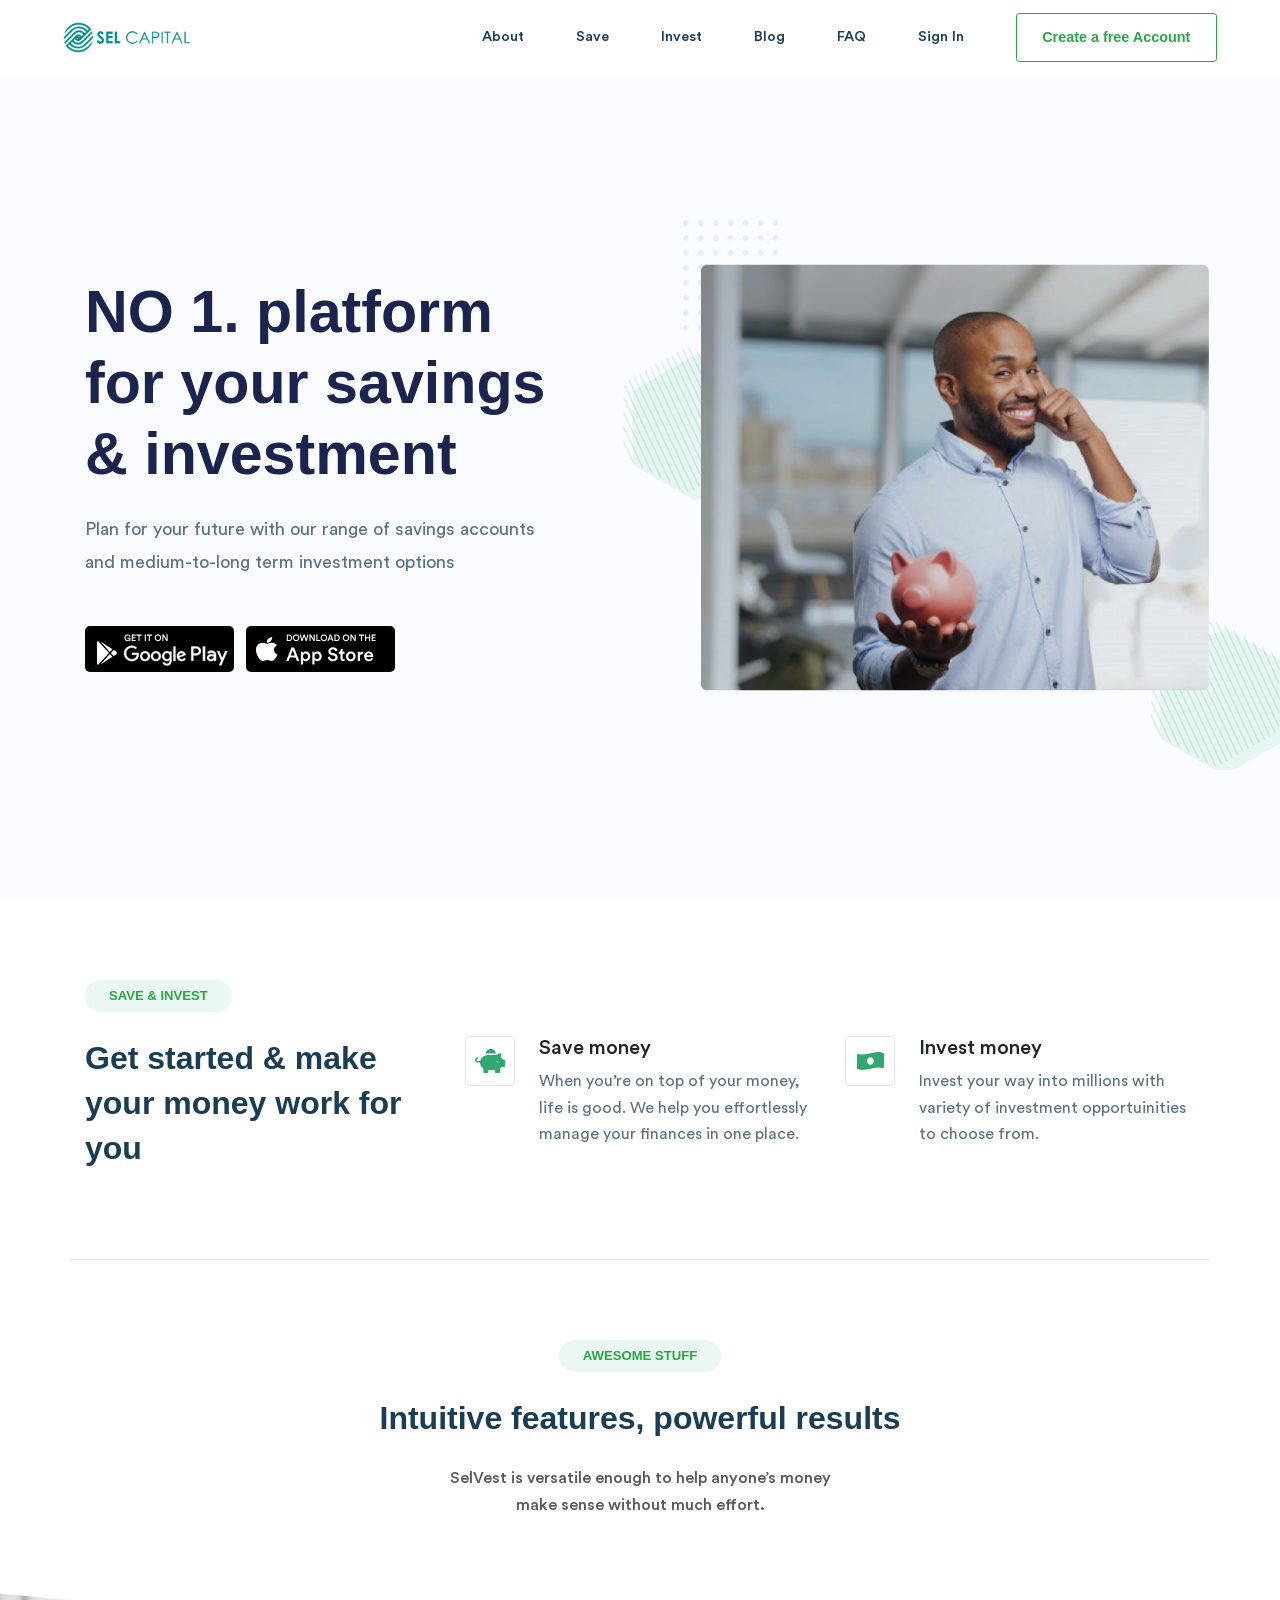
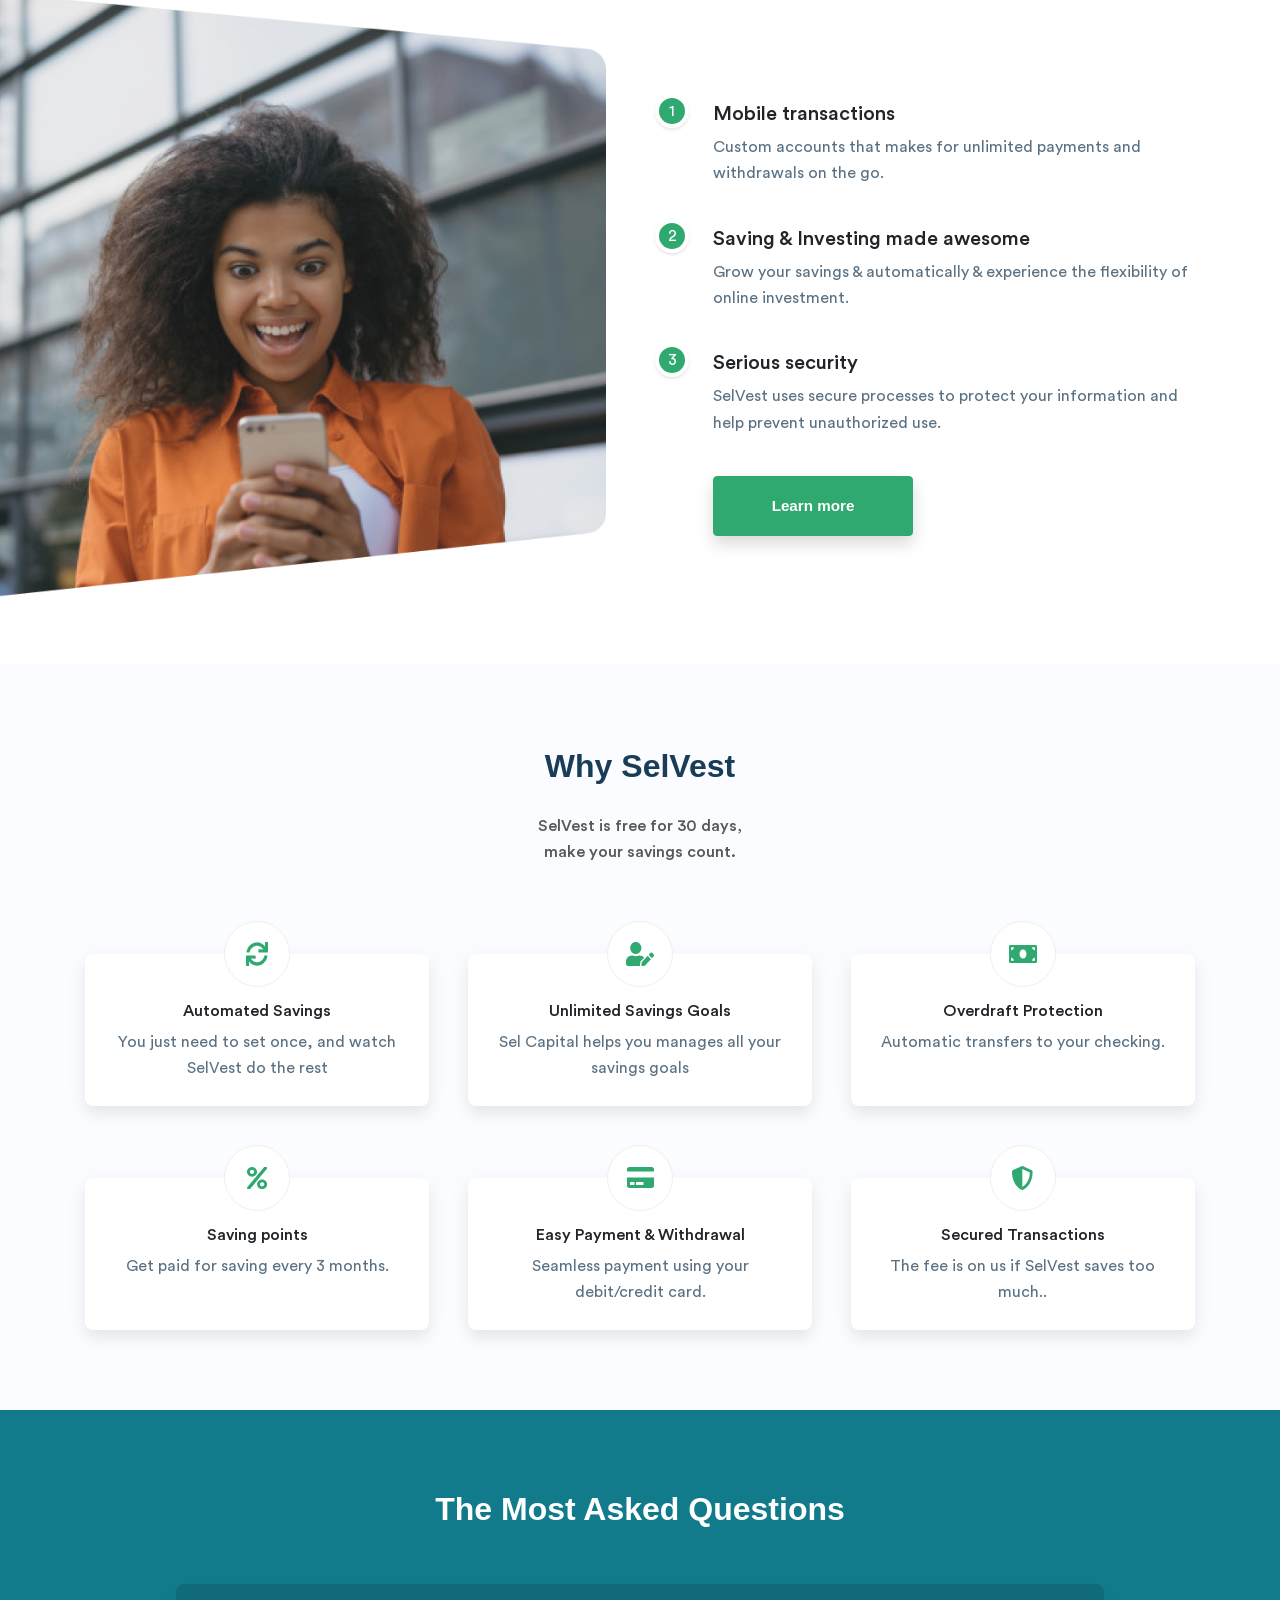
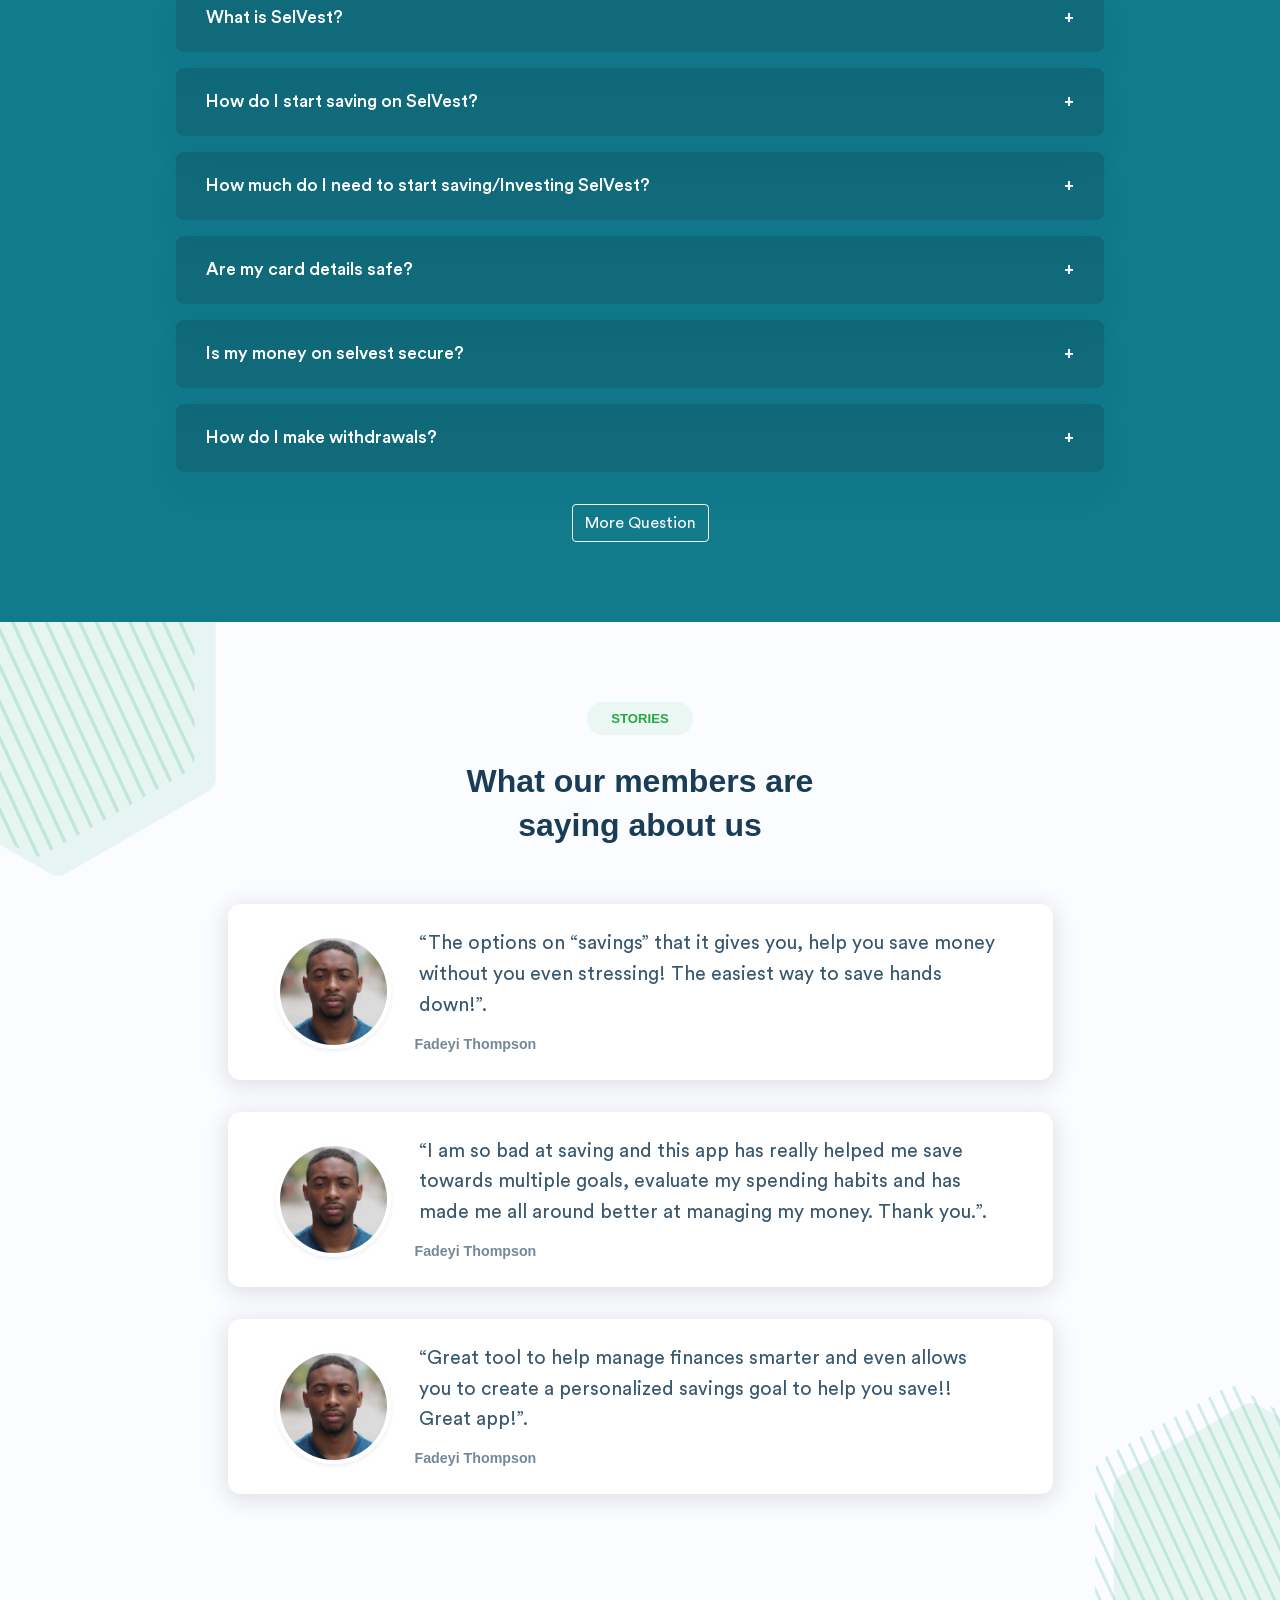
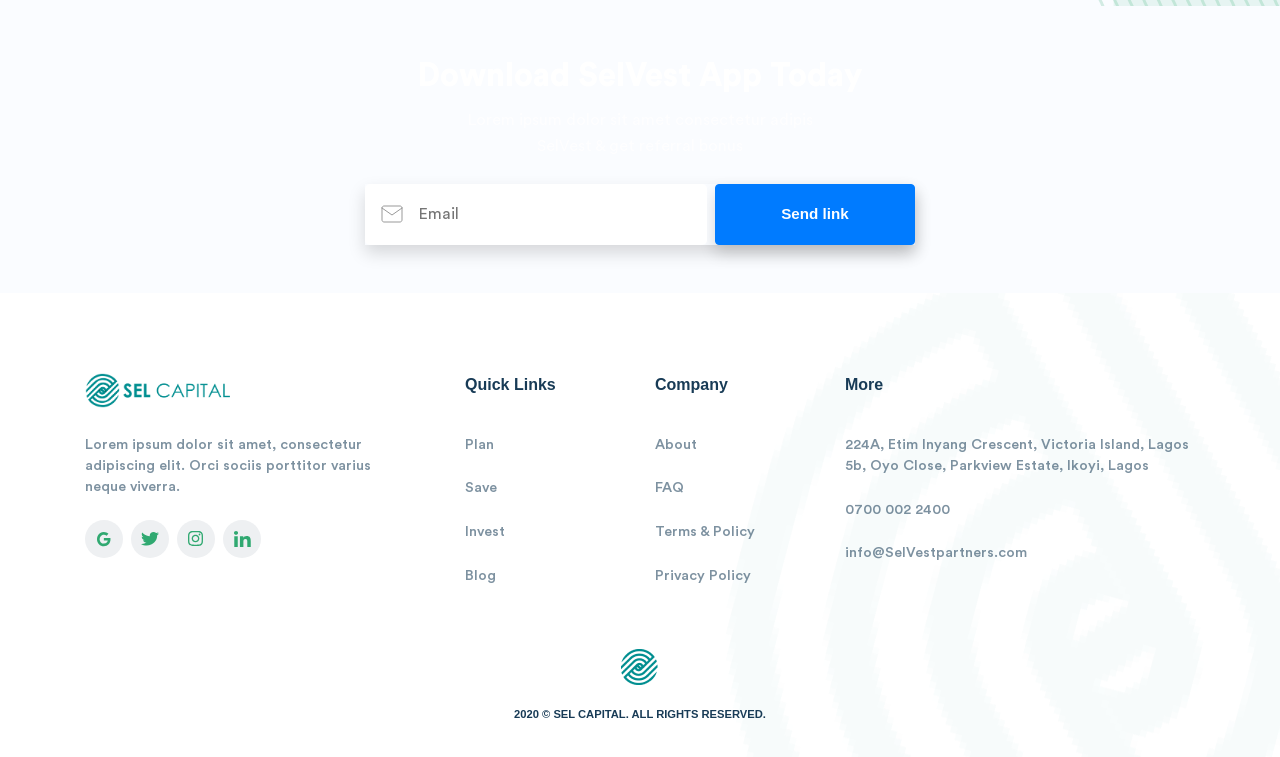
==== commit 00c92f6a: "update" ====
--- a/app/index.html
+++ b/app/index.html
@@ -184,7 +184,7 @@
                 Intuitive features, powerful results
               </h2>
               <p class="c-lead-inline pt-3">
-                SelCapital is versatile enough to help anyone’s money
+                SelVest is versatile enough to help anyone’s money
                 <br class="d-none d-sm-block" />
                 make sense without much effort.
               </p>
@@ -246,7 +246,7 @@
                 <div class="pt-2">
                   <h5>Serious security</h5>
                   <p>
-                    SelCapital uses secure processes to protect your information
+                    SelVest uses secure processes to protect your information
                     and help prevent unauthorized use.
                   </p>
                 </div>
@@ -272,11 +272,9 @@
         <div class="row">
           <div class="col-12">
             <div class="text-center mx-auto">
-              <h2 class="c-title__bigger pb-md-0 text-center">
-                Why SelCapital
-              </h2>
+              <h2 class="c-title__bigger pb-md-0 text-center">Why SelVest</h2>
               <p class="c-lead-inline pt-3">
-                SelCapital is free for 30 days,
+                SelVest is free for 30 days,
                 <br class="d-none d-sm-block" />
                 make your savings count.
               </p>
@@ -294,9 +292,7 @@
                   <img src="assets/images/svg/sync.svg" alt="" />
                 </span>
                 <h6>Automated Savings</h6>
-                <p>
-                  You just need to set once, and watch Selcapital do the rest
-                </p>
+                <p>You just need to set once, and watch SelVest do the rest</p>
               </div>
               <div
                 class="feat bg-white text-center pl-4 pr-4 pb-2 position-relative"
@@ -342,7 +338,7 @@
                   <img src="assets/images/svg/shield.svg" alt="" />
                 </span>
                 <h6>Secured Transactions</h6>
-                <p>The fee is on us if SelCapital saves too much..</p>
+                <p>The fee is on us if SelVest saves too much..</p>
               </div>
             </div>
           </div>
@@ -413,17 +409,25 @@
                       <span
                         class="d-flex justify-content-start c-normal text-white"
                       >
-                        What is selcap savings?
+                        What is SelVest?
                       </span>
                       <span class="minus text-white"> − </span>
                       <span class="plus text-white"> + </span>
                     </div>
                     <div class="faq__content">
                       <p class="c-normal">
-                        Lorem ipsum dolor, sit amet consectetur adipisicing
-                        elit. Alias et, cumque harum illum, veritatis odio
-                        aliquam voluptates iste atque, illo rerum? Aliquid vitae
-                        nihil incidunt odit a beatae, totam minima.
+                        SelVest is an app that helps you save and invest without
+                        having to think about it. SelVest can help you with the
+                        discipline needed to save money for the rainy days.
+                      </p>
+                      <p class="c-normal">
+                        You can choose to safelock a specific amount for a
+                        duration of time.
+                      </p>
+                      <p class="c-normal">
+                        We also make investment flexible &amp; stress free.
+                        Offering packages available from multiple profitable
+                        sectors.
                       </p>
                     </div>
                   </div>
@@ -432,17 +436,19 @@
                       <span
                         class="d-flex justify-content-start c-normal text-white"
                       >
-                        When do I earn referral bonus?
+                        How do I start saving on SelVest?
                       </span>
                       <span class="minus text-white"> − </span>
                       <span class="plus text-white"> + </span>
                     </div>
                     <div class="faq__content">
                       <p class="c-normal">
-                        Lorem ipsum dolor, sit amet consectetur adipisicing
-                        elit. Alias et, cumque harum illum, veritatis odio
-                        aliquam voluptates iste atque, illo rerum? Aliquid vitae
-                        nihil incidunt odit a beatae, totam minima.
+                        Visit the website or download the app to create an
+                        account. Set up your withdrawal account details; this is
+                        the bank account that funds you withdraw will get sent
+                        to. Enter your debit card details to activate your
+                        account and then make your first deposit. You may now
+                        proceed to use any of the Savings Plans to get started
                       </p>
                     </div>
                   </div>
@@ -451,19 +457,21 @@
                       <span
                         class="d-flex justify-content-start c-normal text-white"
                       >
-                        At what cost will my transactions on selcapital savings
-                        be processed?
+                        How much do I need to start saving/Investing SelVest?
                       </span>
                       <span class="minus text-white"> − </span>
                       <span class="plus text-white"> + </span>
                     </div>
                     <div class="faq__content">
                       <p class="c-normal">
-                        Lorem ipsum, dolor sit amet consectetur adipisicing
-                        elit. Deleniti fugit rem sit. Voluptatum placeat magni
-                        fuga saepe possimus quod exercitationem provident
-                        voluptate aspernatur perferendis. Quae, distinctio
-                        rerum. Ut, veritatis ipsam!
+                        Selvest is free to Join. <br />
+                        To add money to your account you can use any bank debit
+                        card,
+                        <br />
+
+                        For Savings: You can start saving with as low as
+                        &#8358;50. <br />
+                        For Investment: Depends on the offerings.
                       </p>
                     </div>
                   </div>
@@ -472,18 +480,17 @@
                       <span
                         class="d-flex justify-content-start c-normal text-white"
                       >
-                        How do I safelock my funds in my wallet?
+                        Are my card details safe?
                       </span>
                       <span class="minus text-white"> − </span>
                       <span class="plus text-white"> + </span>
                     </div>
                     <div class="faq__content">
                       <p class="c-normal">
-                        Lorem, ipsum dolor sit amet consectetur adipisicing
-                        elit. Sint odio dolore ea quibusdam inventore quae
-                        reiciendis quia voluptatum dolorum. Quasi non omnis
-                        voluptatum tempore magnam aliquam explicabo commodi iste
-                        perspiciatis!
+                        Your security is our major priority, so we work with a
+                        PCIDSS-compliant payment processor, Paystack to handle
+                        your card details. Your card details are extremely safe
+                        and are warehoused where they can never be compromised.
                       </p>
                     </div>
                   </div>
@@ -492,17 +499,20 @@
                       <span
                         class="d-flex justify-content-start c-normal text-white"
                       >
-                        Lorem ipsum dolor sit, amet consectetur?
+                        Is my money on selvest secure?
                       </span>
                       <span class="minus text-white"> − </span>
                       <span class="plus text-white"> + </span>
                     </div>
                     <div class="faq__content">
                       <p class="c-normal">
-                        Lorem ipsum dolor sit, amet consectetur adipisicing
-                        elit. Porro sapiente eaque est dolorem corporis iste
-                        laudantium, suscipit facere impedit non provident. Omnis
-                        hic vel provident doloribus aspernatur, quo illo sunt.
+                        The security of our users is of immense importance to
+                        us. We adopt bank level security measures in handling
+                        user’s information. SelVest supports the latest
+                        recommended secure cipher suites to encrypt all traffic
+                        in transit, including the use of TLS 1.2 protocols,
+                        AES256 encryption, and SHA2 signatures, whenever
+                        supported by the clients.
                       </p>
                     </div>
                   </div>
@@ -511,22 +521,41 @@
                       <span
                         class="d-flex justify-content-start c-normal text-white"
                       >
-                        How do I know my that data is secured?
+                        How do I make withdrawals?
                       </span>
                       <span class="minus text-white"> − </span>
                       <span class="plus text-white"> + </span>
                     </div>
                     <div class="faq__content">
                       <p class="c-normal">
-                        Lorem ipsum dolor sit amet consectetur, adipisicing
-                        elit. Reiciendis ea modi nihil delectus labore corrupti
-                        accusantium, ad commodi obcaecati, accusamus quasi
-                        possimus id minima nisi, facilis nesciunt ab
-                        consequuntur? Maxime!Rerum quasi delectus quidem! Modi
-                        nulla perspiciatis architecto neque nostrum expedita
-                        totam aliquam earum explicabo beatae labore numquam,
-                        dolores doloribus ab deserunt accusamus molestiae
-                        sapiente illum mollitia suscipit. Architecto, labore.
+                        Withdrawals are done with ease in real time. Follow
+                        these procedures to make a withdrawal:
+                      </p>
+                      <ol class="faq__list">
+                        <li>
+                          <span class="pr-2">1.</span>Select a plan in to your
+                          Selvest account.
+                        </li>
+                        <li><span class="pr-2">2.</span>Select your plan</li>
+                        <li>
+                          <span class="pr-2">3.</span>Enter the amount you want
+                          to withdraw
+                        </li>
+                        <li>
+                          <span class="pr-2">4.</span>Select the withdrawal
+                          destination.
+                        </li>
+                        <li>
+                          <span class="pr-2">5.</span>Make your withdrawal.
+                          that's all
+                        </li>
+                      </ol>
+                      <p class="c-normal">
+                        If you have not added your bank details, tap “Banks &
+                        Cards”. Under “Banks” provide details of the preferred
+                        bank account to be credited and save. If withdrawal is
+                        not settled after six hours, do send us a message on any
+                        of our channels: Twitter, Instagram, Email or Live Chat.
                       </p>
                     </div>
                   </div>
@@ -587,10 +616,9 @@
                 class="testimonial__content text-center text-md-left mt-3 mt-md-0"
               >
                 <p class="testimonial__text c-normal px-1">
-                  &OpenCurlyDoubleQuote;Lorem ipsum dolor sit amet consectetur
-                  adipisicing elit. Quis, porro pariatur repudiandae tenetur
-                  maxime quasi reiciendis ipsa asperiores, molestiae cum atque
-                  excepturi est beatae non&CloseCurlyDoubleQuote;.
+                  &OpenCurlyDoubleQuote;The options on “savings” that it gives
+                  you, help you save money without you even stressing! The
+                  easiest way to save hands down!&CloseCurlyDoubleQuote;.
                 </p>
 
                 <small class="testimonial__label"> Fadeyi Thompson </small>
@@ -604,10 +632,10 @@
               </div>
               <div class="testimonial__content">
                 <p class="testimonial__text c-normal px-1">
-                  &OpenCurlyDoubleQuote;Lorem ipsum dolor sit amet consectetur
-                  adipisicing elit. Quis, porro pariatur repudiandae tenetur
-                  maxime quasi reiciendis ipsa asperiores, molestiae cum atque
-                  excepturi est beatae non&CloseCurlyDoubleQuote;.
+                  &OpenCurlyDoubleQuote;I am so bad at saving and this app has
+                  really helped me save towards multiple goals, evaluate my
+                  spending habits and has made me all around better at managing
+                  my money. Thank you.&CloseCurlyDoubleQuote;.
                 </p>
 
                 <small class="testimonial__label"> Fadeyi Thompson </small>
@@ -621,10 +649,9 @@
               </div>
               <div class="testimonial__content">
                 <p class="testimonial__text c-normal px-1">
-                  &OpenCurlyDoubleQuote;Lorem ipsum dolor sit amet consectetur
-                  adipisicing elit. Quis, porro pariatur repudiandae tenetur
-                  maxime quasi reiciendis ipsa asperiores, molestiae cum atque
-                  excepturi est beatae non&CloseCurlyDoubleQuote;.
+                  &OpenCurlyDoubleQuote;Great tool to help manage finances
+                  smarter and even allows you to create a personalized savings
+                  goal to help you save!! Great app!&CloseCurlyDoubleQuote;.
                 </p>
 
                 <small class="testimonial__label"> Fadeyi Thompson </small>
@@ -641,12 +668,12 @@
           <div class="col-sm-12 mx-auto">
             <div class="strip text-center">
               <h1 class="c-bolder text-white strip__title">
-                Download Selcap App Today
+                Download SelVest App Today
               </h1>
               <p class="text-white">
                 Lorem ipsum dolor sit amet consectetur adipis
                 <br class="d-none d-sm-inline-block" />
-                selcapital & get referral bonus
+                SelVest & get referral bonus
               </p>
               <div
                 class="text-center shadow mx-auto d-inline-flex flex-column flex-md-row mt-2"
@@ -748,7 +775,7 @@
                 Close, Parkview Estate, Ikoyi, Lagos
               </li>
               <li>0700 002 2400</li>
-              <li>info@selcapitalpartners.com</li>
+              <li>info@SelVestpartners.com</li>
             </ul>
           </div>
         </div>
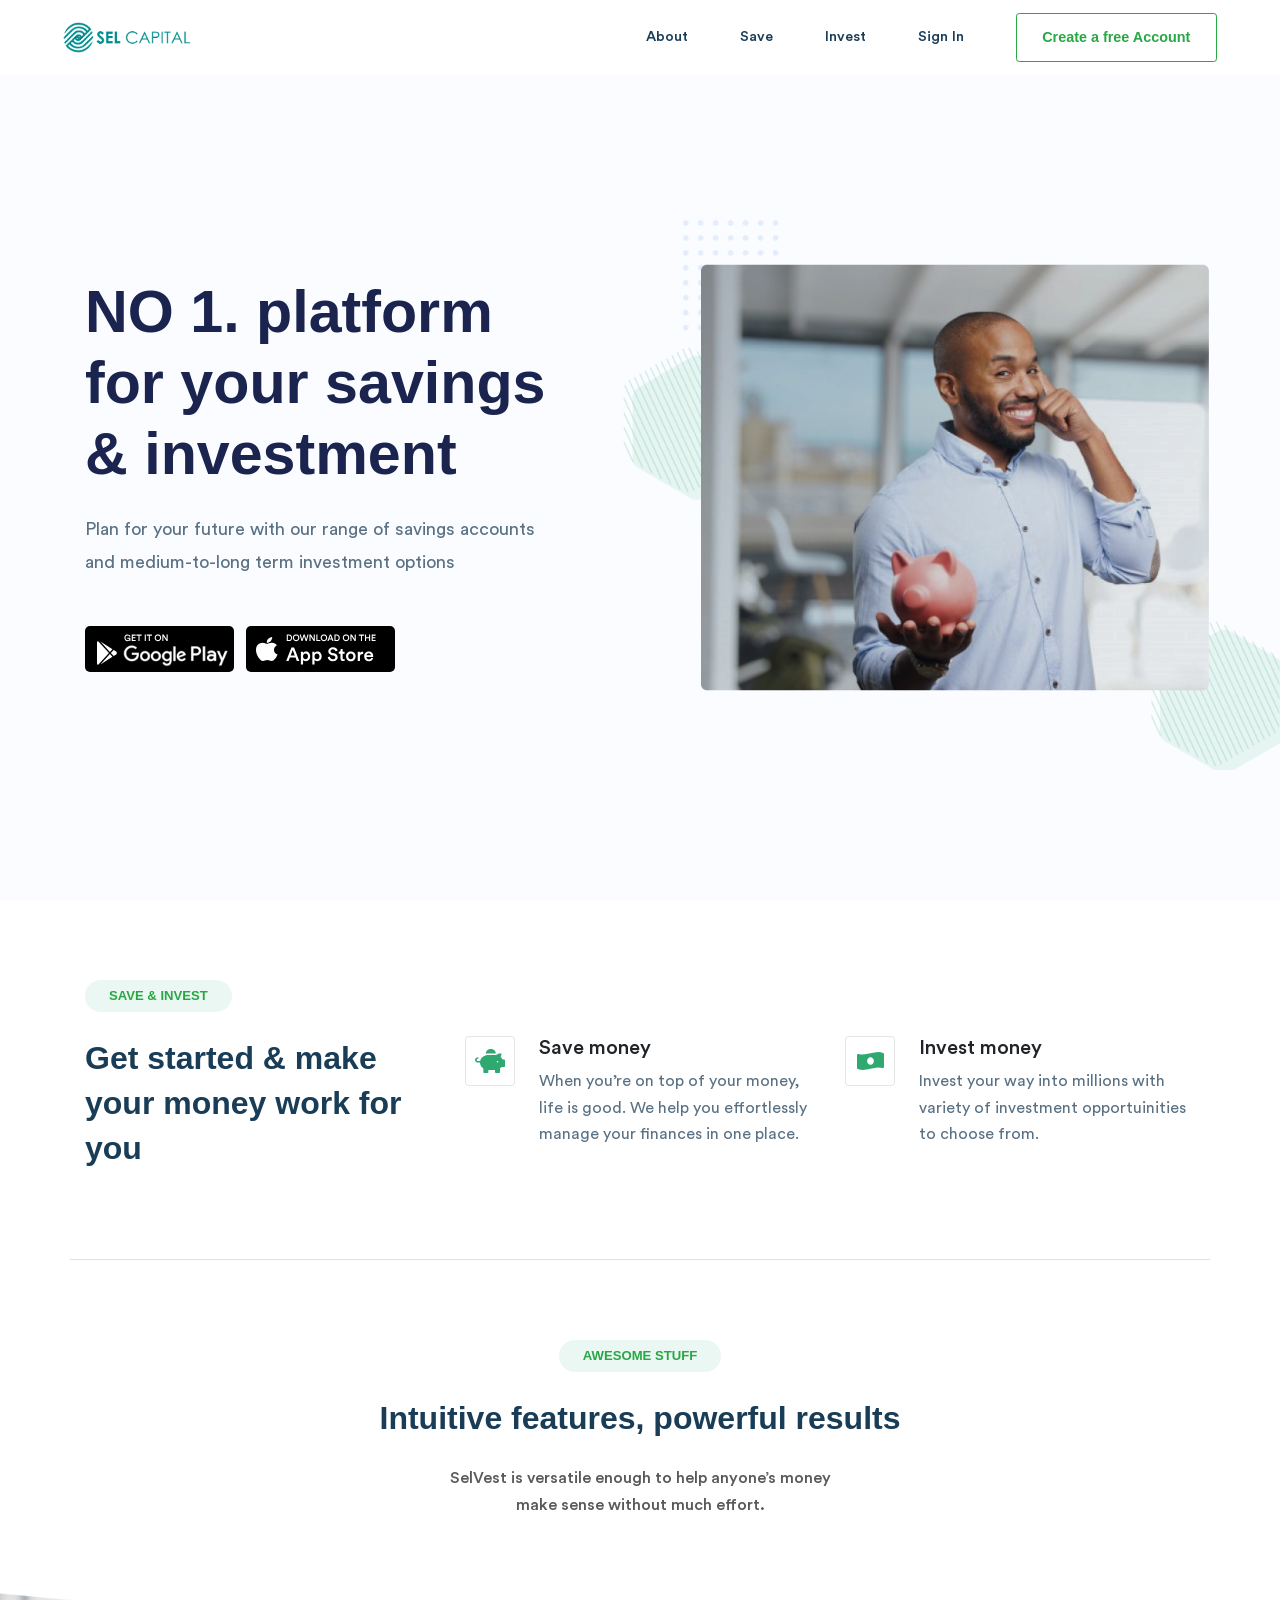
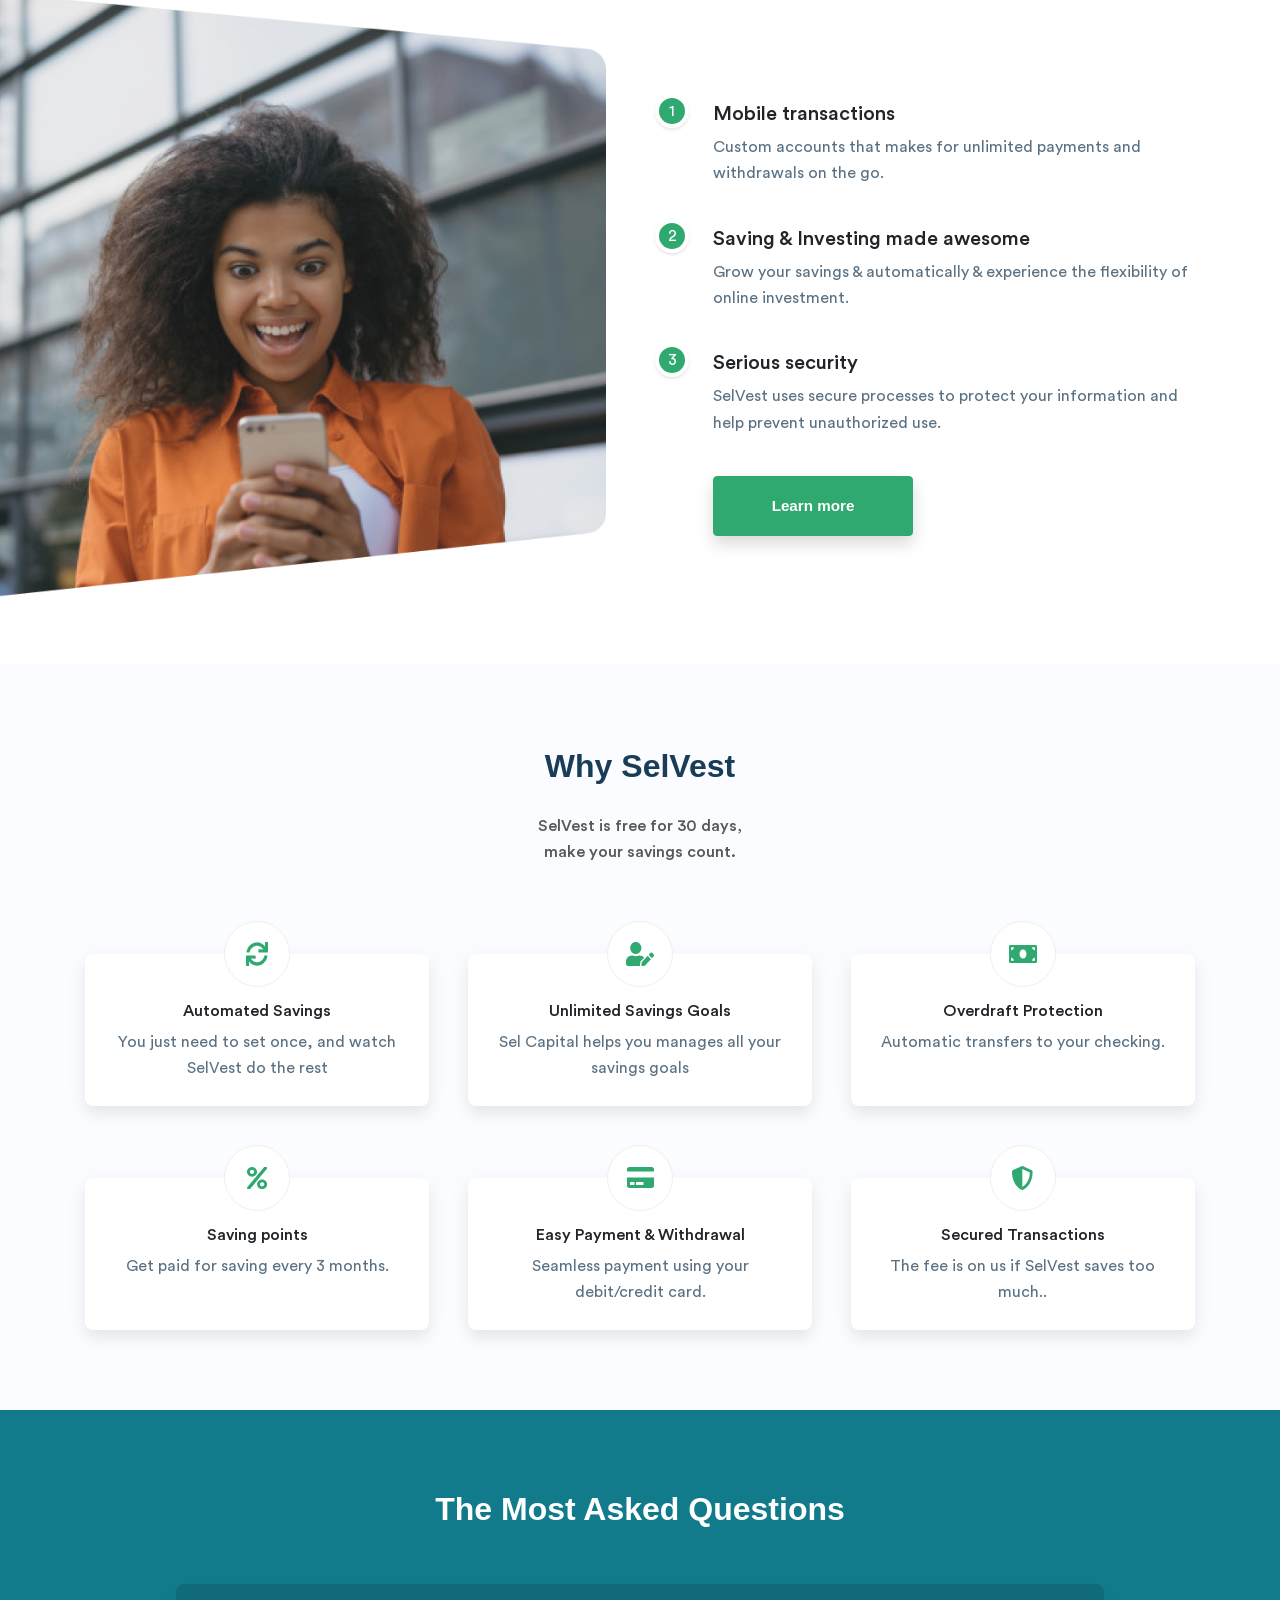
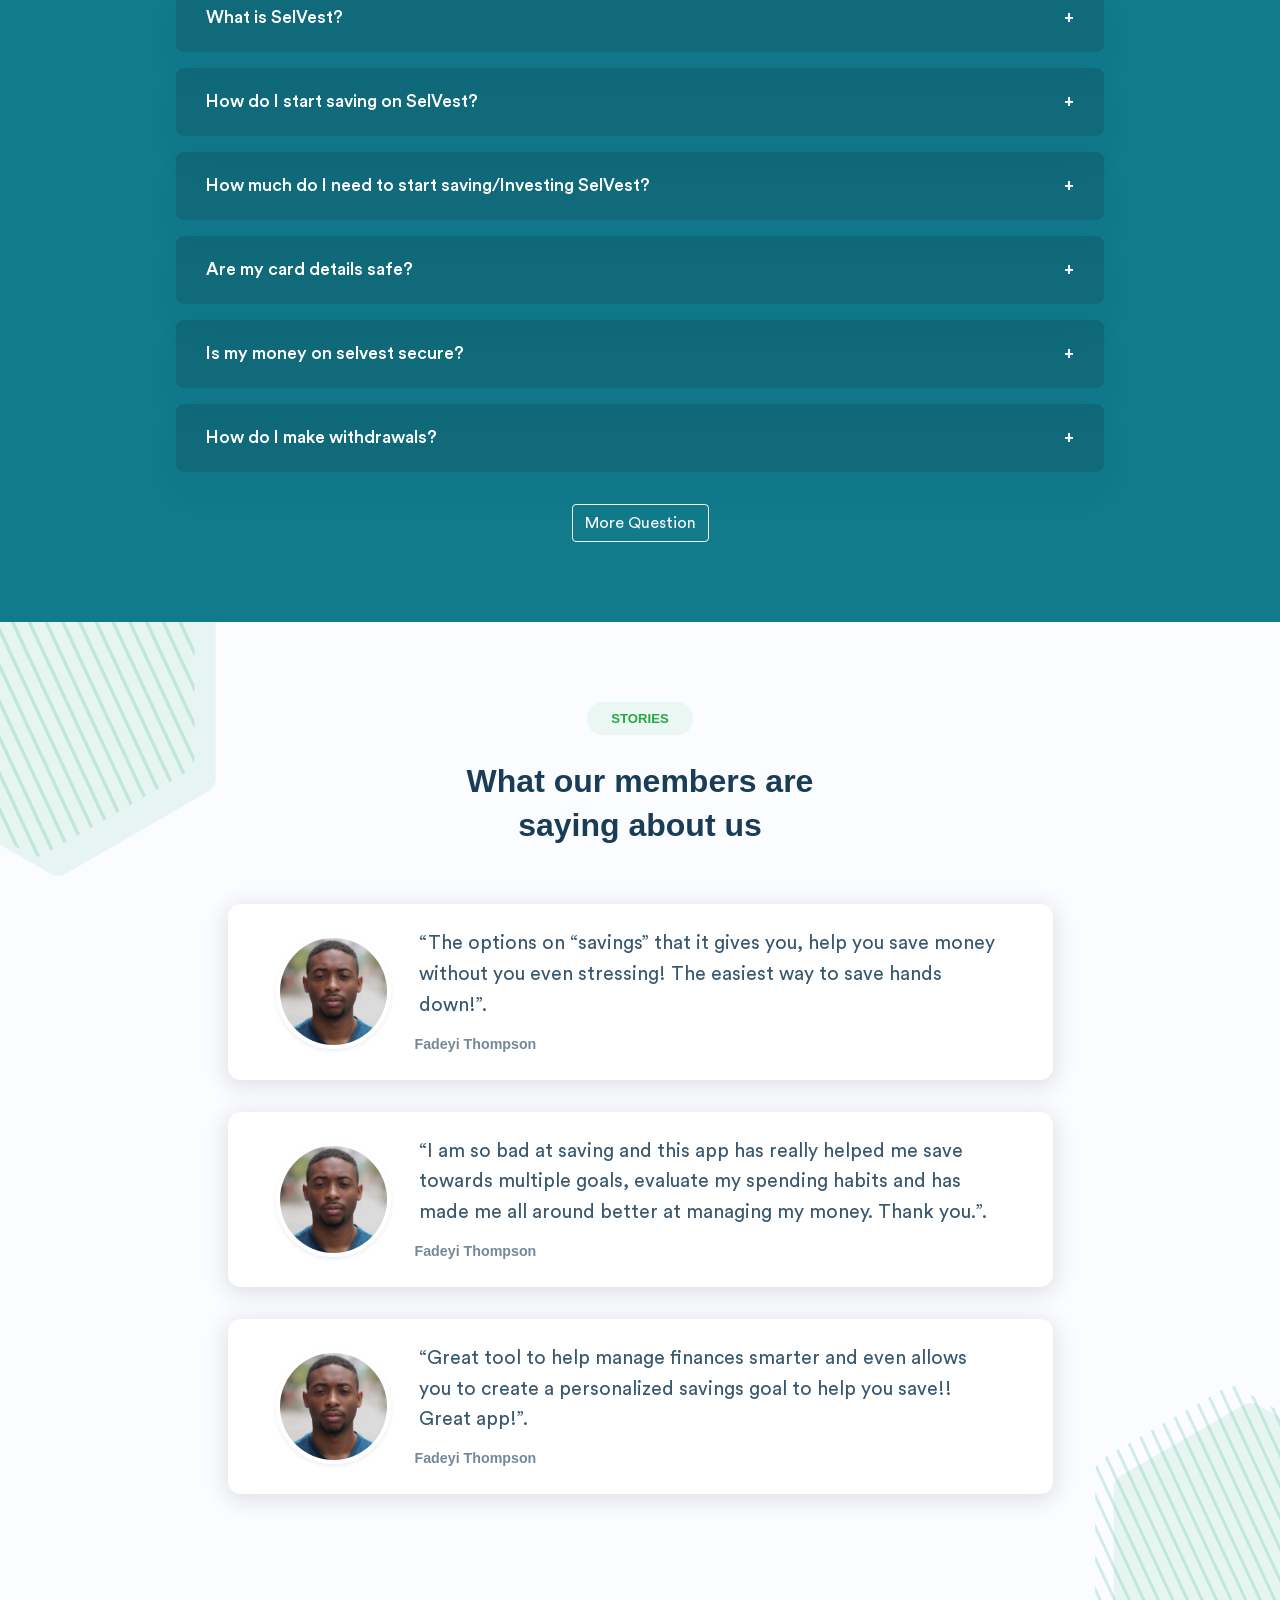
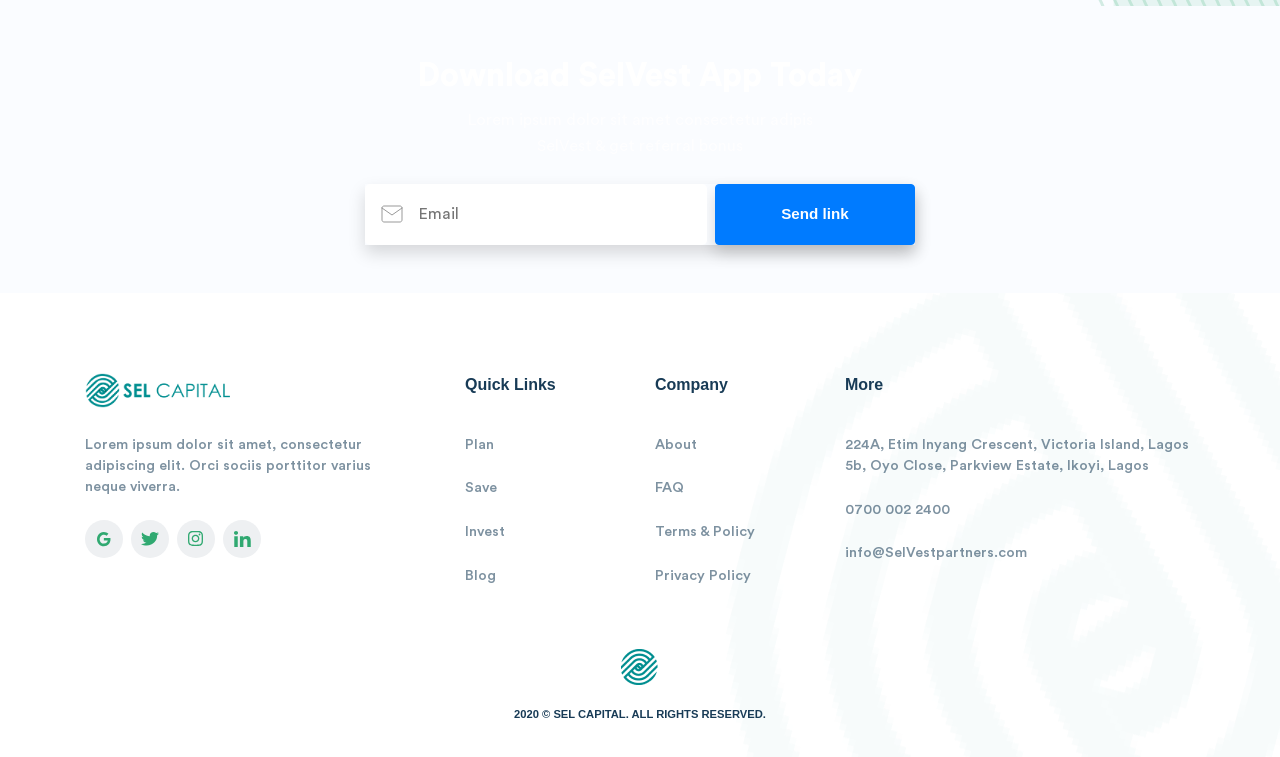
==== commit fc892cc9: "updated" ====
--- a/app/index.html
+++ b/app/index.html
@@ -33,8 +33,8 @@
                 >Save</a
               >
               <a href="invest.html" class="nav__link ml-5">Invest</a>
-              <a href="" class="nav__link ml-5">Blog</a>
-              <a href="" class="nav__link ml-5">FAQ</a>
+              <!-- <a href="" class="nav__link ml-5">Blog</a>
+              <a href="" class="nav__link ml-5">FAQ</a> -->
               <a href="login.html" class="nav__link ml-5">Sign In</a>
               <a
                 href="Signup.html"
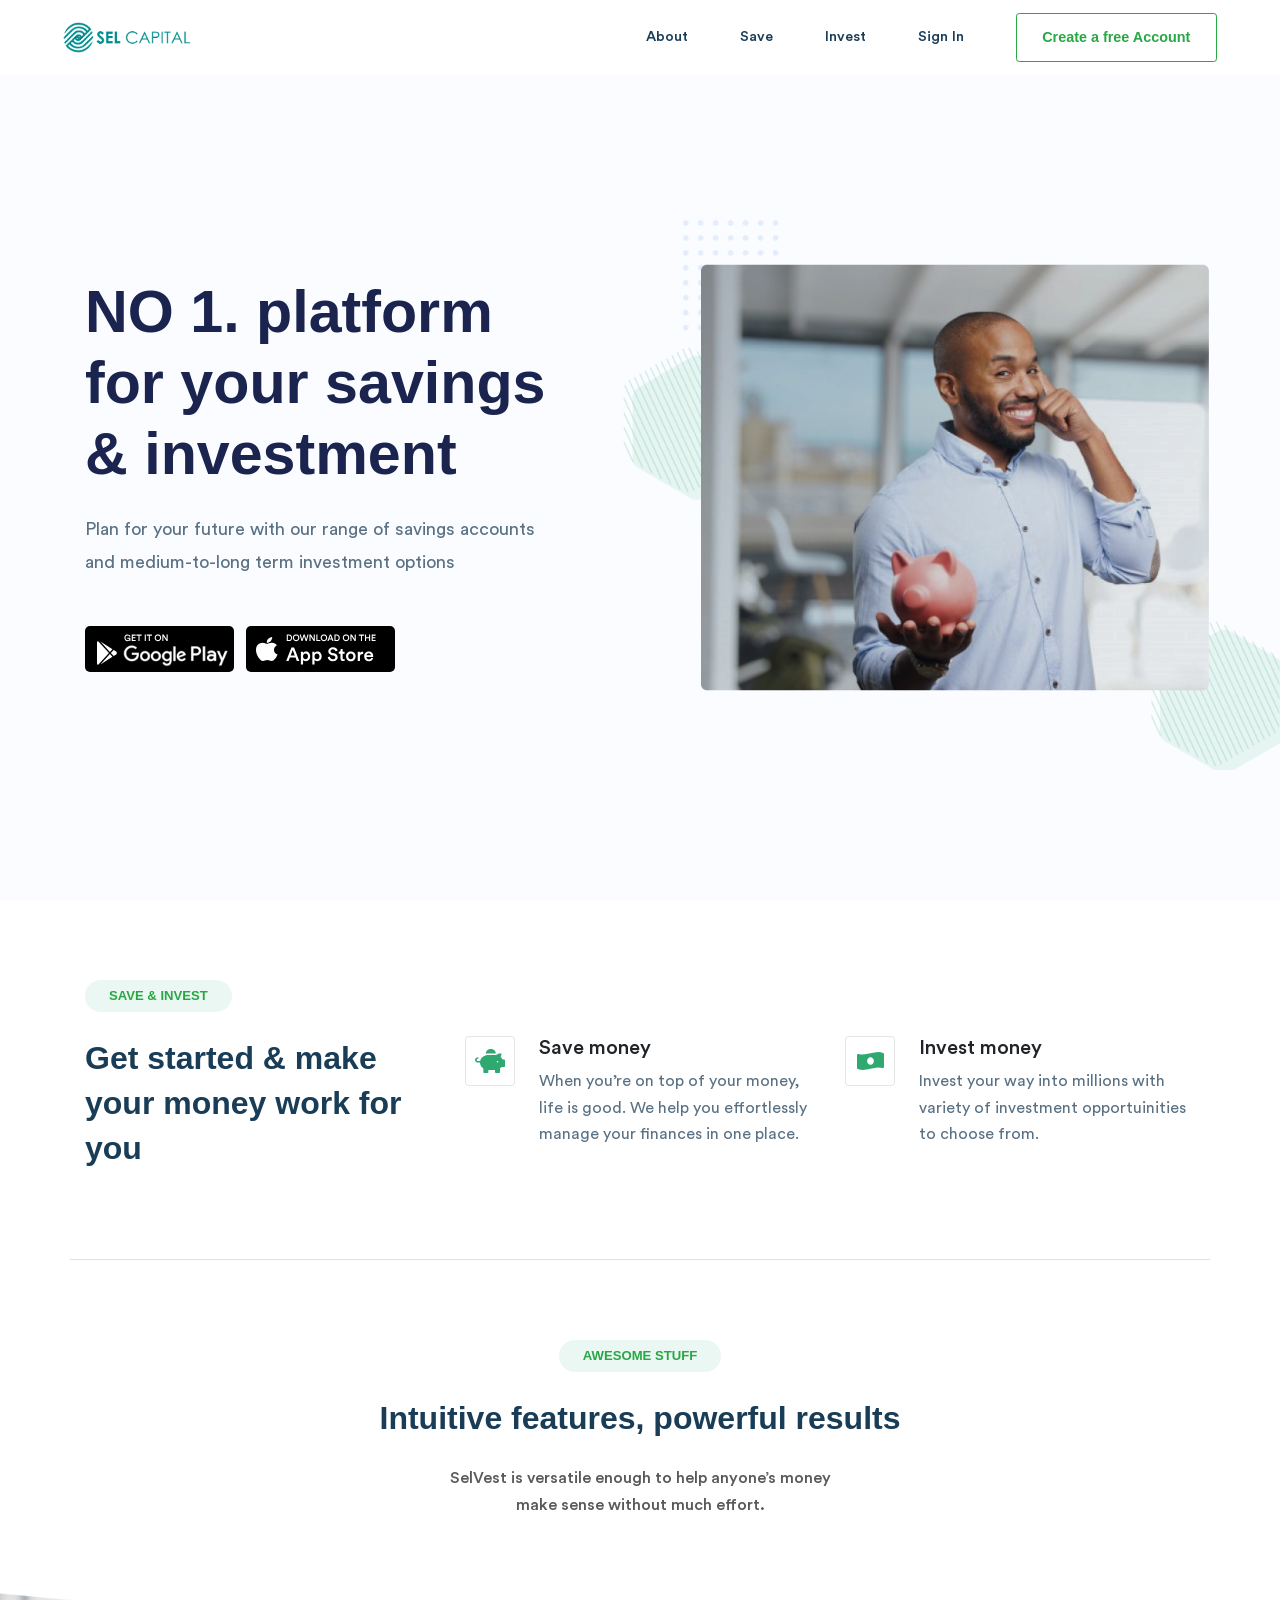
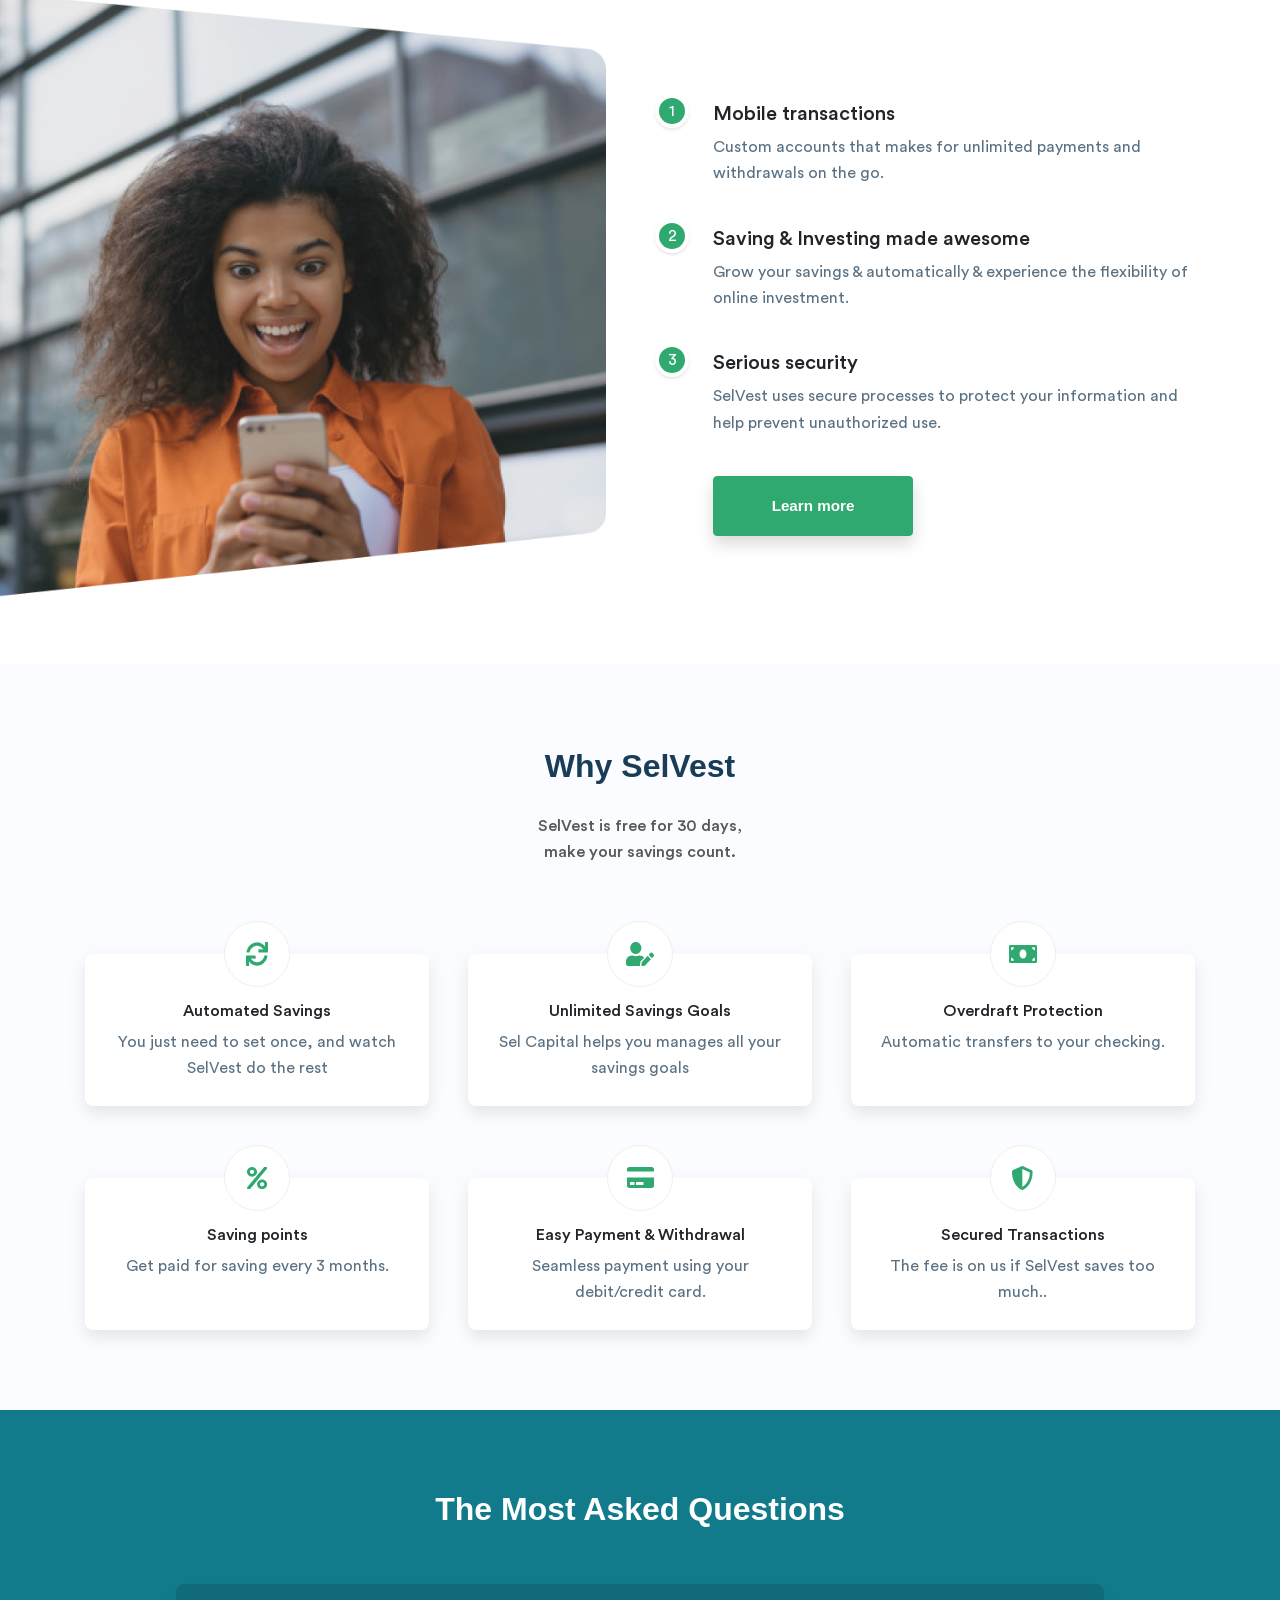
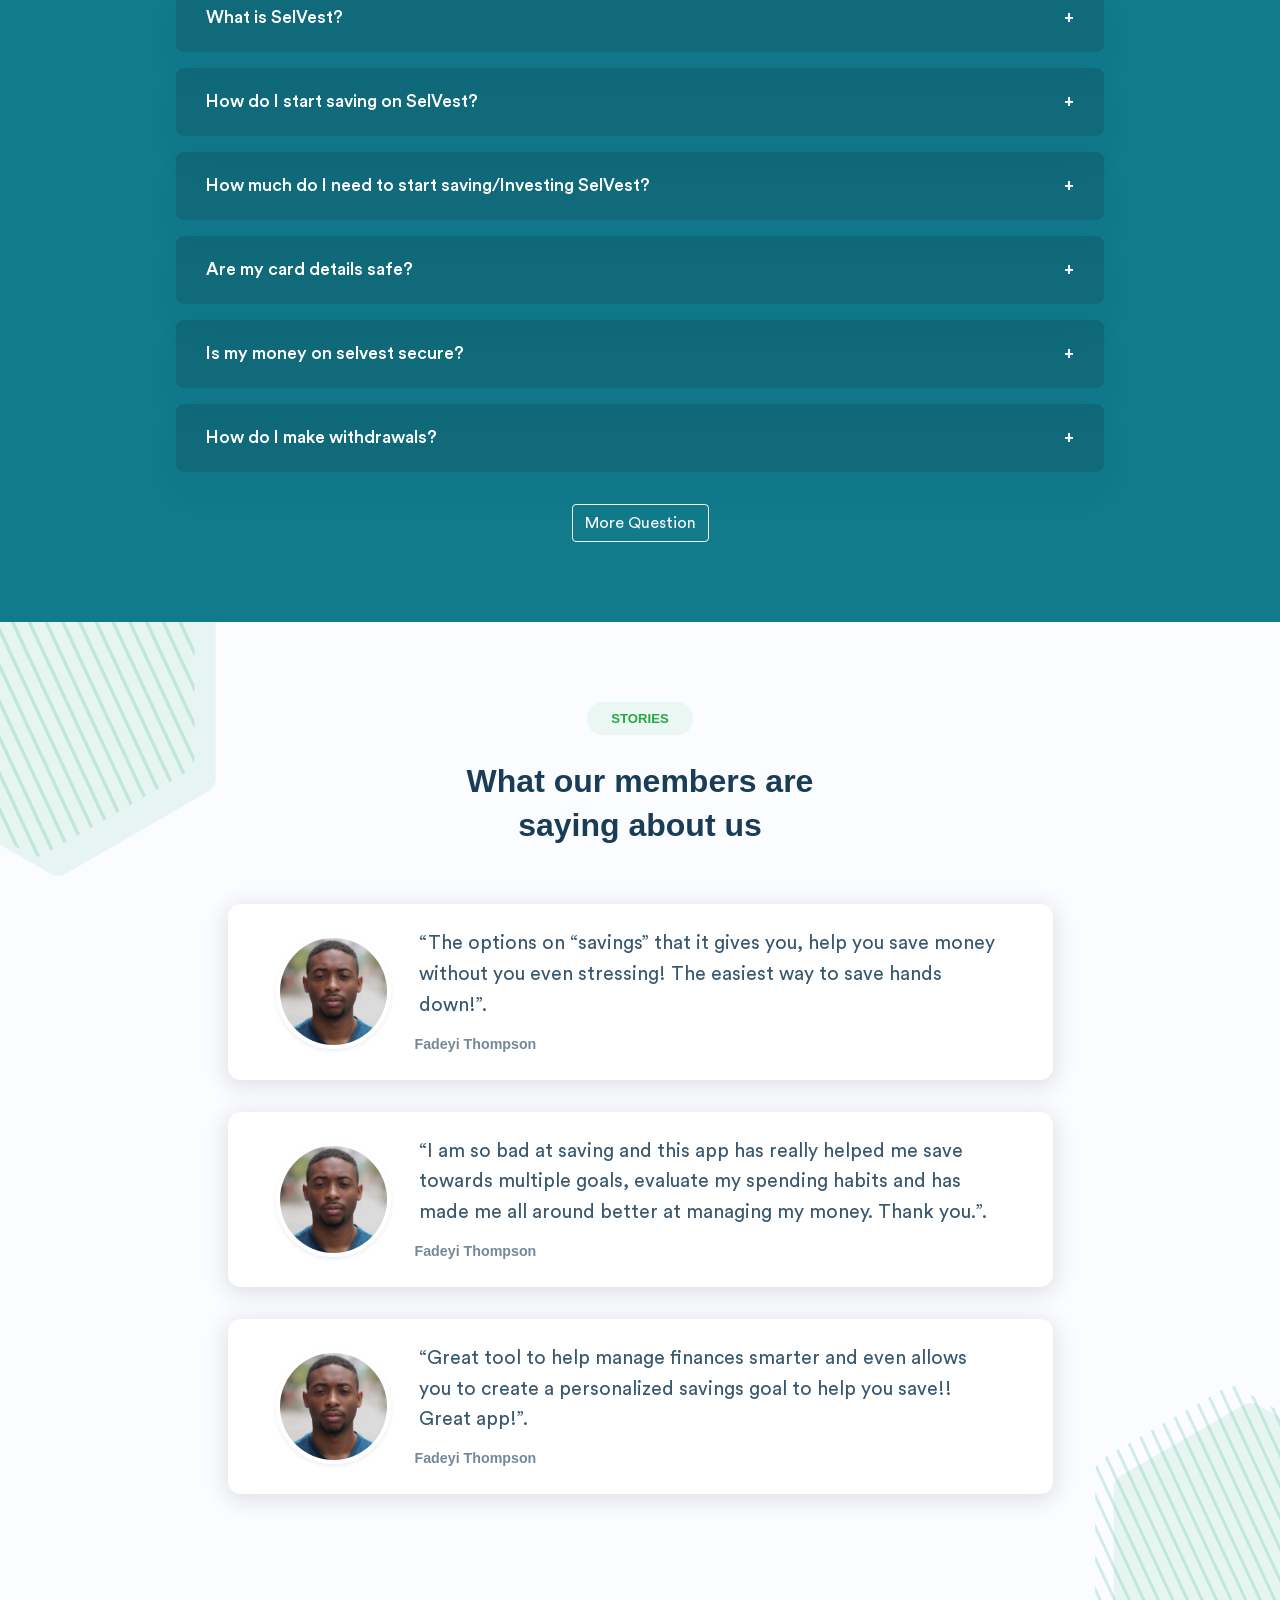
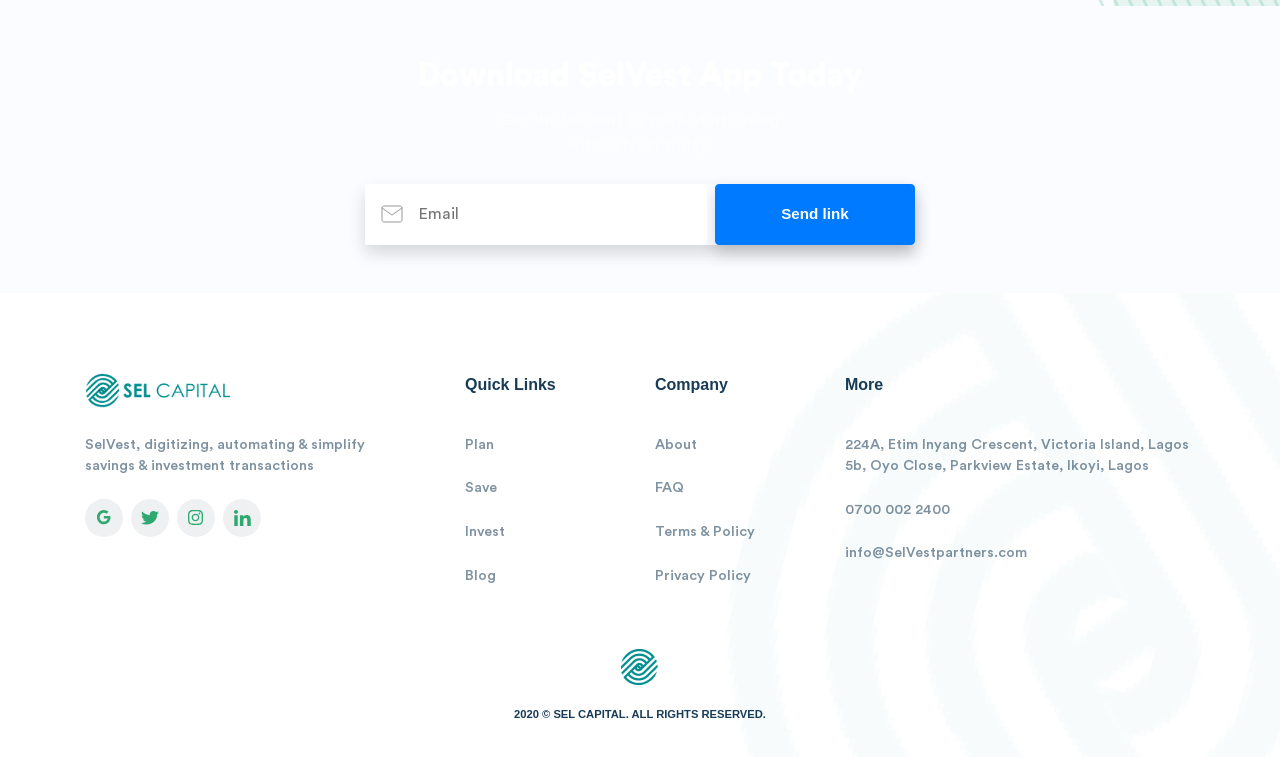
==== commit 2e76a36a: "update" ====
--- a/app/index.html
+++ b/app/index.html
@@ -671,9 +671,9 @@
                 Download SelVest App Today
               </h1>
               <p class="text-white">
-                Lorem ipsum dolor sit amet consectetur adipis
+                Get the link sent to you &amp; start saving
                 <br class="d-none d-sm-inline-block" />
-                SelVest & get referral bonus
+                with SelVest today!
               </p>
               <div
                 class="text-center shadow mx-auto d-inline-flex flex-column flex-md-row mt-2"
@@ -710,8 +710,8 @@
                 <img src="assets/images/logo.png" class="logo" />
               </li>
               <li>
-                Lorem ipsum dolor sit amet, consectetur adipiscing elit. Orci
-                sociis porttitor varius neque viverra.
+                SelVest, digitizing, automating & simplify savings &amp;
+                investment transactions
               </li>
               <li
                 class="d-flex align-items-center justify-content-center justify-content-sm-start"
